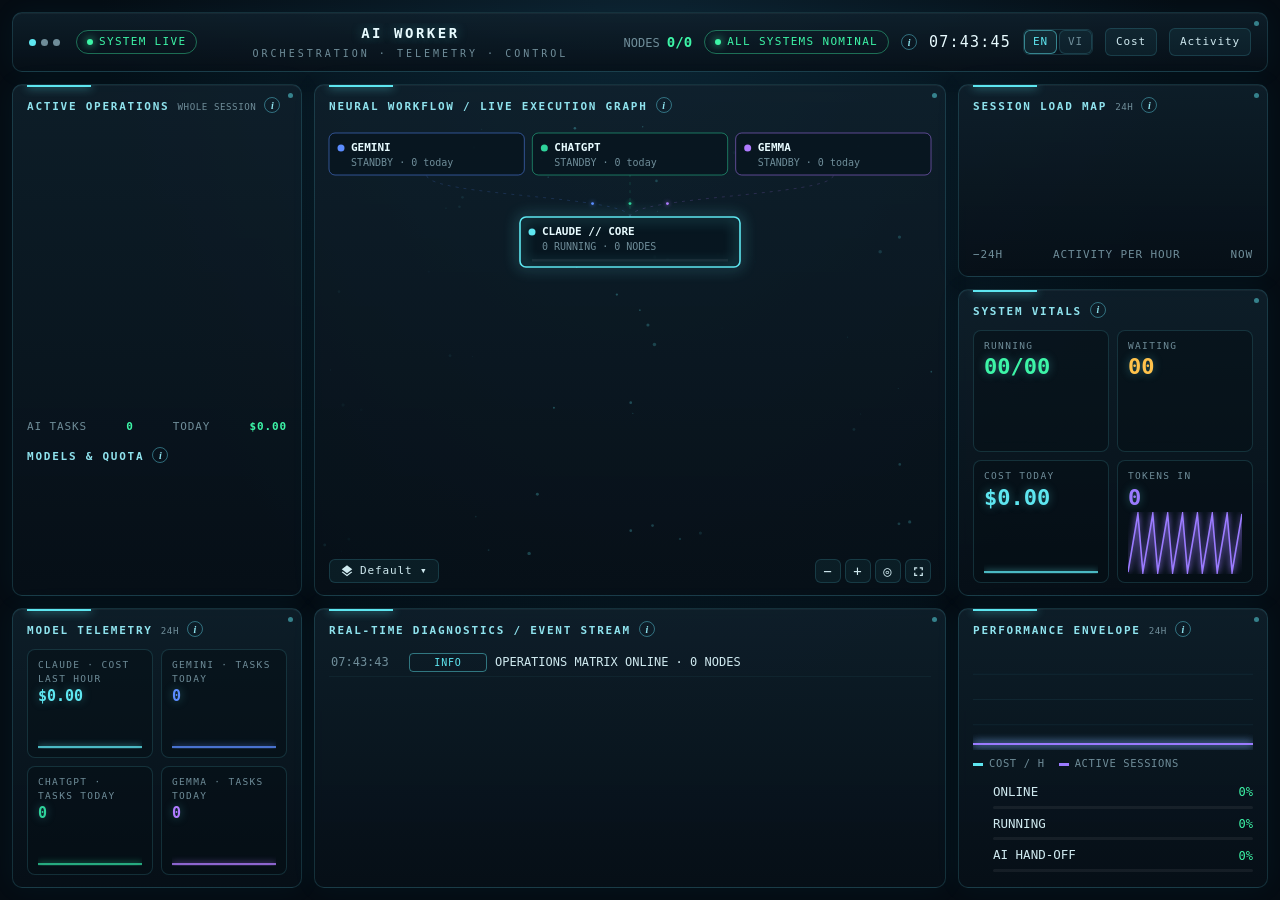
==== web/index.html @ 426ccf70 "AI Worker Office" ====
<!doctype html>
<html lang="en">
<head>
<meta charset="utf-8">
<meta name="viewport" content="width=device-width,initial-scale=1">
<title>AI Worker Office</title>
<link rel="stylesheet" href="ops.css">
<style>
  /* Same look as the server dashboard (server/static/ops.css): dark blue-black background, frosted glass cards with a bright border */
  /* Cùng phong cách với bảng điều khiển trên máy chủ (server/static/ops.css): nền xanh đen, ô kính mờ viền sáng */
  :root {
    color-scheme: dark;
    --bg: #050c13; --card: #0c1a24; --border: rgba(94,214,232,.16); --border-soft: rgba(94,214,232,.07);
    --fg: #cfe9ef; --sub: #8fa9b4; --muted: #6f8d99; --cyan: #5ee6f0; --purple: #9b7bff; --title: #8fe3ee; --white: #e8fbff;
    --wait: #ffc24b; --run: #3df5a7; --err: #ff5a7a; --track: rgba(255,255,255,.07); --grid: rgba(94,214,232,.09);
  }
  .frame, .frame * { box-sizing: border-box; }
  [hidden] { display: none !important; }
  body { margin: 0; color: var(--fg); font: 13px/1.5 ui-monospace, Menlo, Consolas, monospace;
    background: radial-gradient(ellipse at 50% -10%, #0d2230 0, #050c13 60%) fixed, #050c13; }
  .frame button { font: inherit; color: inherit; background: none; border: 0; padding: 0; cursor: pointer; text-align: left; }
  .frame a { color: inherit; text-decoration: none; }
  :focus-visible { outline: 2px solid var(--cyan); outline-offset: 2px; border-radius: 4px; }
  .num { font-variant-numeric: tabular-nums; }
  #share-error, #context-warning { max-width: 1296px; margin: 12px auto 0; width: calc(100% - 24px); box-sizing: border-box; padding: 7px 12px; border: 1px solid rgba(255,194,75,.45); border-radius: 8px; color: var(--wait); font: 12px/1.5 ui-monospace, Menlo, Consolas, monospace; }

  .frame { max-width: 1320px; margin: 0 auto; padding: 12px; }
  .card { position: relative; background: linear-gradient(180deg, rgba(16,34,46,.8), rgba(7,16,24,.86)); border: 1px solid var(--border); border-radius: 10px;
    box-shadow: inset 0 1px 0 rgba(255,255,255,.04), 0 0 28px rgba(0,190,230,.05); padding: 14px 16px; min-width: 0; }
  .card::before { content: ''; position: absolute; left: 14px; top: -1px; width: 64px; height: 2px; background: var(--cyan); box-shadow: 0 0 10px var(--cyan); }
  .card::after { content: ''; position: absolute; right: 8px; top: 8px; width: 5px; height: 5px; border-radius: 50%; background: var(--cyan); opacity: .5; }
  h1 { position: absolute; width: 1px; height: 1px; overflow: hidden; clip-path: inset(50%); }
  h2 { margin: 0 0 12px; font-size: 11px; font-weight: 700; letter-spacing: .16em; color: var(--title); text-transform: uppercase; }
  .small { color: var(--sub); font-size: 12px; }
  .muted { color: var(--muted); font-size: 11px; }

  .topbar { display: flex; align-items: center; gap: 16px; padding: 10px 16px; }
  .topbar::before, .topbar::after { display: none; }
  .dots { display: flex; gap: 5px; } .dots i { width: 7px; height: 7px; border-radius: 50%; background: var(--muted); } .dots i:first-child { background: var(--cyan); }
  .status-pill { font-size: 11px; letter-spacing: .12em; padding: 3px 10px; border-radius: 20px; border: 1px solid rgba(61,245,167,.4); color: var(--run); white-space: nowrap; }
  .status-pill b { display: inline-block; width: 6px; height: 6px; border-radius: 50%; background: currentColor; margin-right: 6px; box-shadow: 0 0 8px currentColor; animation: blink 1.6s infinite; }
  .status-pill.warn { border-color: rgba(255,194,75,.45); color: var(--wait); }
  @keyframes blink { 50% { opacity: .35; } }
  @media (prefers-reduced-motion: reduce) { .status-pill b { animation: none; } }
  .title { flex: 1; text-align: center; min-width: 0; }
  .title div { font-size: 15px; font-weight: 800; letter-spacing: .32em; color: var(--white); text-shadow: 0 0 12px rgba(94,230,240,.35); white-space: nowrap; overflow: hidden; text-overflow: ellipsis; text-transform: uppercase; }
  .title small { display: block; font-size: 10px; letter-spacing: .3em; color: var(--muted); margin-top: 2px; }
  .right { display: flex; align-items: center; gap: 12px; white-space: nowrap; }
  .clock { color: var(--white); font-size: 15px; letter-spacing: .08em; }
  .btn { font-size: 11px; letter-spacing: .08em; color: var(--fg); background: rgba(94,230,240,.06); border: 1px solid var(--border); border-radius: 6px; padding: 5px 10px; cursor: pointer; white-space: nowrap; }
  .btn:hover { border-color: var(--cyan); }
  .lang-switch { display: inline-flex; gap: 2px; }
  .lang-switch button { font-size: 11px; letter-spacing: .08em; padding: 3px 8px; border: 1px solid var(--border); border-radius: 6px; color: var(--muted); }
  .lang-switch button.on { color: var(--cyan); border-color: rgba(94,230,240,.5); background: rgba(94,230,240,.08); cursor: default; }

  .tab { display: flex; gap: 6px; margin: 12px 0; flex-wrap: wrap; }
  .tab .item { font-size: 11px; font-weight: 600; letter-spacing: .12em; text-transform: uppercase; padding: 7px 14px; border-radius: 6px; border: 1px solid var(--border); color: var(--muted); background: rgba(5,14,20,.5); }
  .tab .item:hover { color: var(--fg); border-color: var(--cyan); }
  .tab .item[aria-current="page"] { color: var(--cyan); border-color: rgba(94,230,240,.5); background: rgba(94,230,240,.08); text-shadow: 0 0 10px rgba(94,230,240,.35); }

  .head { display: flex; justify-content: flex-end; margin: 0 2px 8px; }
  .block { margin-top: 12px; }
  .grid { display: grid; gap: 12px; grid-template-columns: repeat(auto-fit, minmax(190px, 1fr)); }
  .metric .name { color: var(--muted); font-size: 10.5px; letter-spacing: .14em; text-transform: uppercase; }
  .metric .value { font-size: 24px; font-weight: 700; line-height: 1.3; margin-top: 2px; color: var(--cyan); text-shadow: 0 0 10px rgba(94,230,240,.35); }
  .metric.alert { border-color: rgba(255,194,75,.45); }
  .metric.alert .value { color: var(--wait); text-shadow: 0 0 10px rgba(255,194,75,.35); }
  .metric.alert .name { color: var(--wait); }

  .quota-row { display: grid; grid-template-columns: 76px minmax(0, 1fr) 62px; gap: 12px; align-items: center; }
  .quota-row + .quota-row { margin-top: 12px; }
  .track { height: 5px; border-radius: 3px; background: var(--track); overflow: hidden; }
  .track i { display: block; height: 100%; border-radius: 3px; background: linear-gradient(90deg, var(--cyan), var(--purple)); }
  .track.yellow i { background: var(--wait); }
  .track.red i { background: var(--err); }
  .quota-row .pct { text-align: right; font-weight: 600; color: var(--white); }
  .quota-row .reset { grid-column: 2 / 4; margin-top: -9px; }

  .session { display: block; width: 100%; padding: 10px 6px; border-bottom: 1px solid var(--border-soft); border-radius: 4px; }
  .session:hover { background: rgba(94,230,240,.05); }
  .session-head { display: flex; gap: 10px; align-items: center; flex-wrap: wrap; }
  .session-name { color: var(--white); flex: 1 1 200px; min-width: 0; }
  .badge { display: inline-block; font-size: 10.5px; letter-spacing: .08em; padding: 2px 9px; border-radius: 20px; border: 1px solid var(--border); color: var(--cyan); white-space: nowrap; }
  .badge.waiting { color: var(--wait); border-color: rgba(255,194,75,.45); }
  .badge.running { color: var(--run); border-color: rgba(61,245,167,.4); }
  .badge.error { color: var(--err); border-color: rgba(255,90,122,.45); }
  .session-sub { margin-top: 4px; color: var(--muted); font-size: 11.5px; display: flex; gap: 4px 14px; flex-wrap: wrap; }
  .session-sub .yellow { color: var(--wait); }
  .session-sub .red { color: var(--err); }
  .details { padding: 4px 6px 12px; border-bottom: 1px solid var(--border-soft); }
  .plan { list-style: none; margin: 6px 0 0; padding: 0; font-size: 12px; }
  .plan li { padding: 2px 0; color: var(--sub); }
  .plan li::before { content: '○ '; color: var(--muted); }
  .plan li.done { color: var(--muted); }
  .plan li.done::before { content: '✓ '; color: var(--run); }
  .plan li.doing { color: var(--white); }
  .plan li.doing::before { content: '▸ '; color: var(--cyan); }

  .helper-row { display: grid; grid-template-columns: 76px minmax(0, 1fr) auto; gap: 12px; align-items: baseline; padding: 8px 0; border-bottom: 1px solid var(--border-soft); }
  .helper-row:last-child { border-bottom: 0; }
  .helper-row .helper-name { color: var(--white); }
  .two-col { display: grid; gap: 12px; grid-template-columns: minmax(0, 3fr) minmax(0, 2fr); }
  @media (max-width: 960px) { .two-col { grid-template-columns: minmax(0, 1fr); } }

  .chart-head { display: flex; justify-content: space-between; align-items: flex-start; gap: 12px; flex-wrap: wrap; }
  .chart-head h2 { margin-bottom: 4px; }
  .chart-head .filter { margin: 0; }
  .note { margin: 0; color: var(--sub); font-size: 12px; }
  .note b { color: var(--white); font-weight: 600; }
  .chart { position: relative; height: 250px; margin-top: 26px; touch-action: pan-y; }
  .chart.draggable { cursor: grab; }
  .chart.dragging { cursor: grabbing; user-select: none; }
  .chart svg { display: block; width: 100%; height: 100%; overflow: visible; }
  .chart text { font: 10.5px ui-monospace, Menlo, Consolas, monospace; fill: var(--muted); }
  .chart .peak-text { fill: var(--white); font-size: 12px; font-weight: 600; }
  .tooltip { position: absolute; z-index: 2; top: 0; background: #0c1a24; border: 1px solid var(--border); color: var(--white); font-size: 11.5px; padding: 5px 9px; border-radius: 6px; pointer-events: none; white-space: nowrap; transform: translateX(-50%); }
  .chart-select { display: flex; gap: 8px; flex-wrap: wrap; align-items: center; }
  .kind-picker { position: relative; }
  .toolbar { display: flex; gap: 10px 14px; flex-wrap: wrap; align-items: center; justify-content: space-between; margin-top: 12px; padding: 6px 0; border-top: 1px solid var(--border-soft); border-bottom: 1px solid var(--border-soft); }
  .toolbar .filter { margin: 0; }
  .tool-group { display: flex; gap: 6px; align-items: center; flex-wrap: wrap; }
  .frame .tool-button { display: inline-flex; align-items: center; gap: 6px; height: 26px; padding: 0 8px; border-radius: 6px; color: var(--muted); font-size: 11.5px; }
  .frame .tool-button:hover { color: var(--white); background: rgba(94,230,240,.08); }
  .frame .tool-button svg { width: 15px; height: 15px; flex: none; }
  .tool-sep { width: 1px; height: 16px; background: var(--border); }
  #ohlc { margin-top: 8px; font-size: 11.5px; color: var(--muted); min-height: 18px; }
  #ohlc b { font-weight: 500; margin: 0 8px 0 3px; }
  #chart-style { width: min(460px, calc(100vw - 32px)); padding: 0; color: var(--fg); background: #0c1a24; border: 1px solid var(--border); border-radius: 12px; font: 13px/1.5 ui-monospace, Menlo, Consolas, monospace; }
  #chart-style::backdrop { background: rgba(2,8,13,.65); }
  .cs-head { display: flex; justify-content: space-between; align-items: center; padding: 14px 18px; border-bottom: 1px solid var(--border); }
  .cs-head h2 { margin: 0; }
  .cs-body { padding: 8px 18px; }
  .cs-row { display: flex; justify-content: space-between; align-items: center; gap: 12px; padding: 9px 0; }
  .cs-row label { display: flex; align-items: center; gap: 8px; }
  #chart-style input[type=color] { width: 34px; height: 26px; padding: 2px; background: none; border: 1px solid var(--border); border-radius: 6px; cursor: pointer; }
  #chart-style select { font: inherit; font-size: 12px; color: var(--fg); background: #050e14; border: 1px solid var(--border); border-radius: 6px; padding: 4px 8px; }
  .cs-foot { display: flex; justify-content: flex-end; gap: 8px; padding: 12px 18px 16px; }
  .frame #chart-style .cs-foot button { padding: 6px 16px; border: 1px solid var(--border); border-radius: 6px; font-size: 12px; }
  .frame #chart-style .cs-foot #cs-save { color: #04161c; background: var(--cyan); border-color: var(--cyan); font-weight: 600; }
  .ranges { display: flex; gap: 2px; flex-wrap: wrap; }
  .frame .ranges button { font-size: 11.5px; padding: 4px 9px; border-radius: 6px; color: var(--muted); white-space: nowrap; }
  .frame .ranges button:hover { color: var(--fg); }
  .frame .ranges button[aria-pressed="true"] { color: var(--white); background: rgba(94,230,240,.14); }
  .kind-menu { position: absolute; z-index: 5; top: calc(100% + 6px); left: 0; min-width: 170px; padding: 6px; background: #050e14; border: 1px solid rgba(94,230,240,.5); border-radius: 8px; box-shadow: 0 8px 24px rgba(0,0,0,.45); }
  .menu-title { font-size: 10px; letter-spacing: .14em; color: var(--muted); text-transform: uppercase; padding: 4px 8px 6px; }
  .frame .kind-menu button { display: flex; align-items: center; gap: 8px; width: 100%; padding: 6px 8px 6px 24px; border-radius: 5px; font-size: 12px; color: var(--fg); position: relative; }
  .frame .kind-menu button svg { width: 15px; height: 15px; flex: none; }
  .frame .kind-menu button:hover { background: rgba(94,230,240,.08); }
  .frame .kind-menu button[aria-checked="true"] { color: var(--cyan); }
  .frame .kind-menu button[aria-checked="true"]::before { content: '✓'; position: absolute; left: 8px; }
  .chart.auto-height { height: auto; }
  .heat { display: grid; gap: 3px; align-items: center; }
  .heat .hour-label { font-size: 10px; color: var(--muted); text-align: center; }
  .heat .day-label { font-size: 11px; color: var(--muted); white-space: nowrap; }
  .heat .day-label.today { color: var(--cyan); font-weight: 600; }
  .heat .cell { border-radius: 3px; background: rgba(94,214,232,.06); }
  .heat .cell:hover { outline: 1px solid var(--white); outline-offset: -1px; }
  .legend { display: flex; align-items: center; justify-content: flex-end; gap: 4px; margin-top: 10px; font-size: 10.5px; color: var(--muted); }
  .legend i { width: 16px; height: 10px; border-radius: 2px; }
  .day-cards { display: grid; gap: 8px; grid-template-columns: repeat(auto-fit, minmax(112px, 1fr)); margin-top: 14px; }
  .day-card { border: 1px solid var(--border); border-radius: 8px; padding: 8px 10px; background: rgba(5,14,20,.5); }
  .day-card small { display: block; font-size: 10px; letter-spacing: .1em; color: var(--muted); text-transform: uppercase; }
  .day-card strong { display: block; font-size: 15px; line-height: 1.4; color: var(--fg); }
  .day-card.today { border-color: rgba(94,230,240,.5); }
  .day-card.today strong { color: var(--cyan); text-shadow: 0 0 10px rgba(94,230,240,.35); }
  .day-card .bar { display: block; height: 3px; border-radius: 2px; background: var(--track); overflow: hidden; margin-top: 3px; }
  .day-card .bar i { display: block; height: 100%; background: linear-gradient(90deg, var(--cyan), var(--purple)); }

  table { border-collapse: collapse; width: 100%; font-size: 12px; }
  th, td { text-align: left; padding: 7px 8px; border-bottom: 1px solid var(--border-soft); }
  thead th { color: var(--title); font-size: 10.5px; font-weight: 700; letter-spacing: .12em; text-transform: uppercase; }
  td.num, th.num { text-align: right; }
  details summary { cursor: pointer; color: var(--muted); font-size: 11.5px; margin-top: 10px; }

  .filter { display: flex; gap: 6px; flex-wrap: wrap; margin-bottom: 12px; }
  .filter button { font-size: 11px; letter-spacing: .08em; padding: 4px 12px; border: 1px solid var(--border); border-radius: 20px; color: var(--muted); }
  .filter button[aria-pressed="true"] { color: var(--cyan); border-color: rgba(94,230,240,.5); background: rgba(94,230,240,.08); }
  .act { display: grid; grid-template-columns: 48px 96px minmax(0, 1fr); gap: 10px; padding: 6px 0; border-bottom: 1px solid var(--border-soft); font-size: 12px; }
  .act .actor { color: var(--muted); }
  .act .actor.you { color: var(--cyan); }
  .act .text { overflow-wrap: anywhere; display: -webkit-box; -webkit-line-clamp: 3; -webkit-box-orient: vertical; overflow: hidden; }
  .act .source { display: block; color: var(--muted); font-size: 11px; }
  .day-sep { font-size: 10.5px; font-weight: 700; letter-spacing: .14em; color: var(--title); text-transform: uppercase; padding: 14px 0 4px; }
  .day-sep:first-child { padding-top: 0; }
  .empty { color: var(--muted); padding: 8px 0; }

  @media (max-width: 720px) {
    .frame { padding: 8px; }
    .topbar { flex-wrap: wrap; gap: 8px 12px; padding: 10px 12px; }
    .title { order: -1; flex-basis: 100%; }
    .right { margin-left: auto; }
    .tab .item { padding: 7px 10px; }
    .helper-row { grid-template-columns: 68px minmax(0, 1fr); }
    .helper-row .badge { grid-column: 2; justify-self: start; }
    .act { grid-template-columns: 48px minmax(0, 1fr); }
    .act .actor { grid-column: 2; grid-row: 1; }
    .act .text, .act > div { grid-column: 2; }
  }
</style>
</head>
<body class="ops-mode">
<div id="share-error" role="status" hidden></div>
<div id="context-warning" role="status" hidden></div>
<div id="ops"></div>
<div class="frame" id="frame" hidden>
  <header class="card topbar">
    <div class="dots" aria-hidden="true"><i></i><i></i><i></i></div>
    <span class="status-pill" id="status-pill"><b></b><span id="summary"></span></span>
    <div class="title"><div id="sign">AI Worker</div><small>DASHBOARD FOR THIS COMPUTER</small></div>
    <div class="right">
      <a class="btn" id="team-link" target="_blank" rel="noopener" hidden>▸ Team board</a>
      <span id="lang-slot"></span>
      <span class="clock num" id="clock"></span>
    </div>
  </header>
  <nav class="tab" aria-label="Screens">
    <button class="item" data-screen="overview" aria-current="page">Overview</button>
    <button class="item" data-screen="cost">Cost</button>
    <button class="item" data-screen="activity">Activity</button>
  </nav>
  <main>
    <section id="screen-cost" hidden>
      <h1>Cost</h1><div class="head"><span class="small" id="usd-rate"></span></div>
      <div class="grid" id="cost-metrics"></div>
      <div class="card block">
        <h2 id="cost-time-title">Cost over time</h2>
        <p class="note" id="note"></p>
        <div class="toolbar">
          <div class="tool-group">
            <div class="kind-picker" id="span-picker">
              <button class="tool-button" id="span-button" aria-haspopup="menu" aria-expanded="false" title="How much time each point on the chart covers"></button>
              <div class="kind-menu" id="span-menu" role="menu" aria-label="Time range" hidden>
                <div class="menu-title">Time range</div>
                <button data-span="0" role="menuitemradio">Auto</button>
                <div class="menu-title">By hour</div>
                <button data-span="1" role="menuitemradio">1 hour</button>
                <button data-span="2" role="menuitemradio">2 hours</button>
                <button data-span="6" role="menuitemradio">6 hours</button>
                <div class="menu-title" data-long>By day</div>
                <button data-span="24" role="menuitemradio">1 day</button>
                <button data-span="168" role="menuitemradio">1 week</button>
                <div class="menu-title" data-long>By calendar</div>
                <button data-span="month" role="menuitemradio">Month</button>
                <button data-span="quarter" role="menuitemradio">Quarter</button>
                <button data-span="year" role="menuitemradio">Year</button>
              </div>
            </div>
            <span class="tool-sep"></span>
            <div class="kind-picker" id="kind-picker">
              <button class="tool-button" id="kind-button" aria-haspopup="menu" aria-expanded="false" aria-label="Chart type"></button>
              <div class="kind-menu" id="kind-menu" role="menu" aria-label="Chart type" hidden>
                <div class="menu-title">Chart type</div>
                <button data-kind="candle" role="menuitemradio"></button>
                <button data-kind="line" role="menuitemradio"></button>
                <button data-kind="ohlc" role="menuitemradio"></button>
                <button data-kind="area" role="menuitemradio"></button>
                <button data-kind="column" role="menuitemradio"></button>
                <button data-kind="heat" role="menuitemradio"></button>
              </div>
            </div>
            <button class="tool-button" id="style-button" title="Chart style" aria-label="Chart style"><svg viewBox="0 0 24 24" fill="currentColor"><path d="M19.4 13a7.5 7.5 0 0 0 0-2l2-1.6-2-3.4-2.4 1a7.6 7.6 0 0 0-1.7-1L15 3.5h-4L10.700 6a7.600 7.600 0 0 0-1.700 1l-2.400-1-2 3.400 2 1.600a7.500 7.500 0 0 0 0 2l-2 1.600 2 3.400 2.400-1c.5.400 1.100.700 1.700 1l.300 2.500h4l.300-2.500c.600-.300 1.200-.600 1.700-1l2.400 1 2-3.400zM13 15a3 3 0 1 1 0-6 3 3 0 0 1 0 6z" transform="translate(-1 0)"/></svg></button>
            <span class="tool-sep"></span>
            <div class="filter" id="zoom" role="group" aria-label="Zoom in and out">
              <button data-zoom="out" title="Zoom out" aria-label="Zoom out">−</button>
              <button data-zoom="in" title="Zoom in" aria-label="Zoom in">+</button>
              <button data-zoom="fit" title="Show everything (or double-click the chart)" aria-label="Show everything">◎</button>
            </div>
          </div>
        </div>
        <div id="ohlc" class="num"></div>
        <div class="chart" id="chart"></div>
        <div class="day-cards" id="day-cards"></div>
        <dialog id="chart-style" aria-label="Chart style">
          <form method="dialog">
            <div class="cs-head"><h2 id="cs-title">Chart style</h2><button id="cs-close" aria-label="Close" style="padding:2px 6px">✕</button></div>
            <div class="cs-body">
              <div class="cs-row"><span>Color when up</span><input type="color" id="cs-up" aria-label="Color when up"></div>
              <div class="cs-row"><span>Color when down</span><input type="color" id="cs-down" aria-label="Color when down"></div>
              <div class="cs-row"><span>Line, area and bar color</span><input type="color" id="cs-line" aria-label="Line, area and bar color"></div>
              <div class="cs-row"><span>Chart background color</span><input type="color" id="cs-bg" aria-label="Chart background color"></div>
              <div class="cs-row"><label><input type="checkbox" id="cs-vgrid"> Vertical grid lines</label></div>
              <div class="cs-row"><label><input type="checkbox" id="cs-hgrid"> Horizontal grid lines</label></div>
              <div class="cs-row"><span>Grid style</span><select id="cs-grid" aria-label="Grid style"><option value="dotted">Dotted</option><option value="solid">Solid</option></select></div>
            </div>
            <div class="cs-foot"><button id="cs-reset" type="button">Reset</button><button id="cs-save" type="button">Save</button></div>
          </form>
        </dialog>
        <details><summary id="table-summary">View as table</summary><div id="day-table"></div></details>
      </div>
      <div class="card block"><h2 id="sessions-title">By open session</h2><div id="cost-sessions"></div></div>
    </section>

    <section id="screen-activity" hidden>
      <h1>Activity</h1><div class="head"><span class="small" id="activity-note">From the sessions that are open, newest first. Shown on this computer only.</span></div>
      <div class="filter" id="filter" role="group" aria-label="Filter activity">
        <button data-filter="all" aria-pressed="true">All</button>
        <button data-filter="talk" aria-pressed="false">You and Claude</button>
        <button data-filter="tools" aria-pressed="false">Tools</button>
      </div>
      <div class="card" id="activity-list"></div>
    </section>
  </main>
</div>

<script src="config.js"></script>
<script src="language.js"></script>
<script src="i18n.js"></script>
<script src="index.vi.js"></script>
<script src="ops.vi.js"></script>
<script src="ops.js"></script>
<script>
  /* A compact preview of the interface: it reads the same data files as the office page, and writes or sends nothing. */
  /* Bản mẫu giao diện gọn: đọc đúng các file số liệu mà trang văn phòng đang đọc, không ghi gì và không gửi gì đi. */
  const CFG = window.__aiWorkerConfig || {}
  const RATE = Number(CFG.usdRate) > 0 ? Number(CFG.usdRate) : 26000
  const NAMES = Object.assign({ claude: 'Claude', gemini: 'Gemini', chatgpt: 'ChatGPT', gemma: 'Gemma' }, CFG.workerNames || {})
  const MONEY_RATE = I18n.lang === 'vi' ? RATE : 1
  const QUOTA_LABELS = { five_hour: tx('5 hours'), seven_day: tx('7 days'), seven_day_opus: tx('7 days Opus'), seven_day_sonnet: tx('7 days Sonnet'), spend_limit: tx('Spending') }
  const VERB_LABELS = { run: tx('Run command'), read: tx('Read'), edit: tx('Edit'), search: tx('Search'), web: tx('Web lookup'), browser: tx('Browser'), delegate: tx('Delegate'), ask: tx('Ask you'), other: tx('Other') }
  const HEARTBEAT_MS = 150 * 1000
  const EXPIRE_MS = 12 * 60 * 60 * 1000

  const $ = id => document.getElementById(id)
  function el(tag, cls, text) {
    const n = document.createElement(tag)
    if (cls) n.className = cls
    if (text !== undefined) n.textContent = text
    return n
  }
  /* The markup above is English; this fills in the language in use. */
  /* Phần HTML ở trên là tiếng Anh; đoạn này điền ngôn ngữ đang dùng. */
  const STATIC_TEXT = [
    ['.title small', tx('DASHBOARD FOR THIS COMPUTER')],
    ['#team-link', '▸ ' + tx('Team board')],
    ['[data-screen="overview"]', tx('Overview')],
    ['.tab [data-screen="cost"]', tx('Cost')],
    ['.tab [data-screen="activity"]', tx('Activity')],
    ['#screen-cost h1', tx('Cost')],
    ['#cost-time-title', tx('Cost over time')],
    ['#span-menu .menu-title:first-child', tx('Time range')],
    ['[data-span="0"]', tx('Auto')],
    ['#span-menu .menu-title:nth-of-type(2)', tx('By hour')],
    ['[data-span="1"]', tx('1 hour')],
    ['[data-span="2"]', tx('2 hours')],
    ['[data-span="6"]', tx('6 hours')],
    ['#span-menu .menu-title:nth-of-type(3)', tx('By day')],
    ['[data-span="24"]', tx('1 day')],
    ['[data-span="168"]', tx('1 week')],
    ['#span-menu .menu-title:nth-of-type(4)', tx('By calendar')],
    ['[data-span="month"]', tx('Month')],
    ['[data-span="quarter"]', tx('Quarter')],
    ['[data-span="year"]', tx('Year')],
    ['#kind-menu .menu-title', tx('Chart type')],
    ['#cs-title', tx('Chart style')],
    ['#cs-up', tx('Color when up'), 'before'],
    ['#cs-down', tx('Color when down'), 'before'],
    ['#cs-line', tx('Line, area and bar color'), 'before'],
    ['#cs-bg', tx('Chart background color'), 'before'],
    ['#cs-vgrid', ' ' + tx('Vertical grid lines'), 'after'],
    ['#cs-hgrid', ' ' + tx('Horizontal grid lines'), 'after'],
    ['#cs-grid [value="dotted"]', tx('Dotted')],
    ['#cs-grid [value="solid"]', tx('Solid')],
    ['#cs-reset', tx('Reset')],
    ['#cs-save', tx('Save')],
    ['#table-summary', tx('View as table')],
    ['#sessions-title', tx('By open session')],
    ['#screen-activity h1', tx('Activity')],
    ['#activity-note', tx('From the sessions that are open, newest first. Shown on this computer only.')],
    ['[data-filter="all"]', tx('All')],
    ['[data-filter="talk"]', tx('You and Claude')],
    ['[data-filter="tools"]', tx('Tools')],
  ]
  const STATIC_ATTR = [
    ['.tab', 'aria-label', tx('Screens')],
    ['#span-button', 'title', tx('How much time each point on the chart covers')],
    ['#span-menu', 'aria-label', tx('Time range')],
    ['#kind-button, #kind-menu', 'aria-label', tx('Chart type')],
    ['#style-button', 'title', tx('Chart style')],
    ['#style-button, #chart-style', 'aria-label', tx('Chart style')],
    ['#zoom', 'aria-label', tx('Zoom in and out')],
    ['[data-zoom="out"]', 'title', tx('Zoom out')],
    ['[data-zoom="out"]', 'aria-label', tx('Zoom out')],
    ['[data-zoom="in"]', 'title', tx('Zoom in')],
    ['[data-zoom="in"]', 'aria-label', tx('Zoom in')],
    ['[data-zoom="fit"]', 'title', tx('Show everything (or double-click the chart)')],
    ['[data-zoom="fit"]', 'aria-label', tx('Show everything')],
    ['#cs-close', 'aria-label', tx('Close')],
    ['#cs-up', 'aria-label', tx('Color when up')],
    ['#cs-down', 'aria-label', tx('Color when down')],
    ['#cs-line', 'aria-label', tx('Line, area and bar color')],
    ['#cs-bg', 'aria-label', tx('Chart background color')],
    ['#cs-grid', 'aria-label', tx('Grid style')],
    ['#filter', 'aria-label', tx('Filter activity')],
  ]
  for (const [selector, text, where] of STATIC_TEXT) {
    document.querySelectorAll(selector).forEach(n => {
      if (where === 'after') n.nextSibling.textContent = text
      else if (where === 'before') n.previousElementSibling.textContent = text
      else n.textContent = text
    })
  }
  for (const [selector, name, text] of STATIC_ATTR) document.querySelectorAll(selector).forEach(n => n.setAttribute(name, text))
  $('lang-slot').replaceChildren(I18n.switcher())
  document.title = tx('AI Worker Office')
  const p2 = n => String(n).padStart(2, '0')
  const hourText = ms => { const d = new Date(ms); return `${p2(d.getHours())}:${p2(d.getMinutes())}` }
  const sameDay = (a, b) => new Date(a).toDateString() === new Date(b).toDateString()
  const shortDate = d => d.toLocaleDateString(I18n.locale, { day: '2-digit', month: '2-digit' })
  const timeOrDate = ms => { const d = new Date(ms); return sameDay(ms, Date.now()) ? hourText(ms) : `${hourText(ms)} ${shortDate(d)}` }
  const dayLabel = ms => {
    const d = new Date(ms), yesterday = new Date(); yesterday.setDate(yesterday.getDate() - 1)
    if (sameDay(ms, Date.now())) return tx('Today')
    if (sameDay(ms, yesterday)) return tx('Yesterday')
    return d.toLocaleDateString(I18n.locale, { day: '2-digit', month: '2-digit', year: 'numeric' })
  }
  /* Vietnamese shows dong through the rate; English shows US dollars as they are. */
  /* Tiếng Việt hiện đồng qua tỷ giá; tiếng Anh hiện đô la Mỹ nguyên số. */
  const decimal = text => (I18n.lang === 'vi' ? text.replace('.', ',') : text)
  const formatMoney = usd => {
    if (I18n.lang !== 'vi') return `$${usd.toLocaleString(I18n.locale, { minimumFractionDigits: 2, maximumFractionDigits: 2 })}`
    const v = usd * RATE
    const r = v >= 10000 ? Math.round(v / 1000) * 1000 : Math.round(v / 100) * 100
    return `${r.toLocaleString(I18n.locale)} đ` // i18n-allow
  }
  const compactMoney = usd => {
    if (I18n.lang !== 'vi') return usd >= 1000 ? `$${(usd / 1000).toFixed(1)}k` : usd >= 10 ? `$${Math.round(usd)}` : `$${usd.toFixed(usd >= 0.1 ? 2 : 3)}`
    const v = usd * RATE
    return v >= 1e6 ? `${decimal((v / 1e6).toFixed(1))} tr` : `${Math.round(v / 1000)} k`
  }
  const usdText = usd => `$${decimal(usd.toFixed(2))}`
  const formatTokens = n => n >= 1e6 ? tx('{n} million', { n: decimal((n / 1e6).toFixed(1)) }) : n >= 1e3 ? tx('{n} thousand', { n: Math.round(n / 1e3) }) : String(n)
  const tokenSub = (usd, tokens) => {
    const t = tx('{n} tokens', { n: formatTokens(tokens) })
    return I18n.lang === 'vi' ? `${usdText(usd)} · ${t}` : t
  }
  const duration = s => s < 60 ? tx('{n} sec', { n: s }) : tx('{n} min', { n: Math.floor(s / 60) })
  const modelName = m => {
    const k = /(opus|sonnet|haiku|fable)[-_ ]?(\d+)?[-_.]?(\d+)?/i.exec(m || '')
    if (!k) return m || ''
    return k[1][0].toUpperCase() + k[1].slice(1).toLowerCase() + (k[2] ? ` ${k[2]}${k[3] ? '.' + k[3] : ''}` : '')
  }

  /* ---- data: loaded the same way as the office page (script tags; opening straight from disk still works) */
  /* ---- số liệu: cùng cách nạp với trang văn phòng (thẻ script, mở thẳng từ ổ đĩa vẫn chạy) */
  const store = {}
  window.__aiWorkerIn = (id, data) => { store[id] = data }
  function load(src) {
    return new Promise(done => {
      const tag = document.createElement('script')
      tag.src = `${src}?t=${Date.now()}`
      tag.onload = tag.onerror = () => { tag.remove(); done() }
      document.body.append(tag)
    })
  }
  const isOpen = d => d && (d.seenAt ? Date.now() - d.seenAt < HEARTBEAT_MS : Date.now() - d.updatedAt < EXPIRE_MS)
  const status = d => d.asking ? 'waiting' : d.claudeBusySince !== undefined ? 'running' : 'idle'
  function openSessions() {
    const row = { waiting: 0, running: 1, idle: 2 }
    return (window.__aiWorkerList || []).filter(id => isOpen(store[id]))
      .sort((a, b) => row[status(store[a])] - row[status(store[b])] || store[b].updatedAt - store[a].updatedAt)
  }
  const startOfDay = shift => { const d = new Date(); d.setHours(0, 0, 0, 0); d.setDate(d.getDate() - shift); return d.getTime() }
  function spendSince(from, to = Infinity) {
    const t = { usd: 0, tokens: 0 }
    for (const [h, v] of Object.entries(window.__aiWorkerCost || {})) {
      const ms = Number(h) * 3600000
      if (ms < from || ms >= to) continue
      t.usd += Number(v.usd) || 0
      t.tokens += (Number(v.input) || 0) + (Number(v.output) || 0) + (Number(v.cacheRead) || 0) + (Number(v.cacheWrite) || 0)
    }
    return t
  }

  /* ---- Overview screen: the server dashboard itself (ops.js), each session on this computer is one "person" */
  /* ---- màn Tổng quan: chính bảng điều khiển của máy chủ (ops.js), mỗi phiên trên máy này là một "người" */
  const HELP = {
    top: [tx('Status of the sessions on this computer.'), tx('NODES 1/1: number of open sessions.'), tx('ALL SYSTEMS NOMINAL: no session is waiting for you.'), tx('AWAITING INPUT: a session where Claude has stopped and is waiting for your answer.')],
    ops: [tx('The sessions open on this computer.'), tx('Green dot: Claude is working. Yellow dot: waiting for your answer. Cyan dot: idle.'), tx('Number in %: this session share of the cost among the open sessions, over its whole life.'), tx('Click a name to see the plan and context.')],
    models: [tx('Claude models of the open sessions, and the quota used on your Claude account.'), tx('Yellow from 60%, red from 80%; at 100% you wait for the reset.')],
    graph: [tx('Diagram of which session is working with whom.'), tx('The left column is each session, the middle box is Claude, the right column is the 3 assistants.'), tx('A bright line with a moving dot: working with that assistant, or asking it for help.'), tx('Click the box of a session to see its plan and context.'), tx('View button: Default, 2.5D, 3D. Scroll to zoom in, drag to move.')],
    heat: [tx('Which sessions are busiest at which hours, over the last 24 hours.'), tx('Each row is a session, each cell is an hour. It counts the recent actions of the session, not money: money is only recorded per hour for the whole computer.')],
    vitals: [tx('The main numbers.'), tx('RUNNING: sessions working / sessions open.'), tx('WAITING: sessions waiting for you.'), tx('COST TODAY: cost of the whole computer today, estimated at API prices.'), tx('TOKENS IN: amount of text sent to Claude to read today.')],
    tele: [tx('Usage of each kind of AI.'), tx('CLAUDE: cost in the latest hour for the whole computer.'), tx('GEMINI / CHATGPT / GEMMA: tasks today in the open sessions.')],
    events: [tx('What just happened, newest first.'), tx('Only recorded since you opened this page.')],
    env: [tx('Trend over the last 24 hours.'), tx('Cyan line: cost per hour for the whole computer.'), tx('Purple line: number of open sessions with activity in that hour.')],
  }
  const WORKERS = ['gemini', 'chatgpt', 'gemma']
  function latestQuota(ids) {
    const nowMs = Date.now()
    let hm
    for (const id of ids) {
      const h = store[id].quota
      if (h && Array.isArray(h.windows) && nowMs - h.readAt < 7 * 86400000 && (!hm || h.readAt > hm.readAt)) hm = h
    }
    return hm && { ...hm, windows: hm.windows.map(c => ({ ...c, pct: c.resetsAt && c.resetsAt < nowMs ? 0 : c.pct })) }
  }
  function boardData(ids) {
    const nowMs = Date.now(), nowHour = Math.floor(nowMs / 3600000), todayStart = startOfDay(0)
    const hourIndex = ms => { const i = Math.floor(ms / 3600000) - nowHour + 23; return i >= 0 && i < 24 ? i : -1 }
    const hm = latestQuota(ids)
    const tasks24 = WORKERS.map(() => Array(24).fill(0))
    const people = ids.map(id => {
      const d = store[id], u = d.usage || {}, hourly24 = Array(24).fill(0)
      for (const a of d.activity || []) { const i = hourIndex(a.at); if (i >= 0) hourly24[i]++ }
      const tasks = [0, 0, 0], delegating = [0, 0, 0]
      for (const j of d.jobs || []) {
        const k = WORKERS.indexOf(j.worker)
        if (k < 0) continue
        if (j.startedAt >= todayStart) tasks[k]++
        if (j.endedAt === undefined) delegating[k]++
        const i = hourIndex(j.startedAt)
        if (i >= 0) tasks24[k][i]++
      }
      const state = status(d)
      return {
        name: d.name || tx('Session'), account: id, lanIps: [], status: state === 'running' ? 'working' : state === 'waiting' ? 'waiting' : 'open',
        models: d.model ? { [d.model]: 1 } : {}, usdToday: d.costUsd || 0, usd7d: d.costUsd || 0,
        tokensIn: (u.input || 0) + (u.cacheRead || 0) + (u.cacheWrite || 0), tokensOut: u.output || 0, tasks, delegating, hourly24,
        subagents: (d.subagents || []).map(a => ({ name: a.name, count: 1, description: a.description })),
        plan: d.plan || [], context: d.context, currentTool: state === 'running' ? d.claudeTool || tx('Thinking') : '',
      }
    })
    const today = spendSince(todayStart)
    const ledgerCost = window.__aiWorkerCost || {}
    let tokensToday = 0
    for (const [h, v] of Object.entries(ledgerCost)) if (Number(h) * 3600000 >= todayStart) tokensToday += (Number(v.input) || 0) + (Number(v.cacheRead) || 0) + (Number(v.cacheWrite) || 0)
    return {
      updatedAt: nowMs, usdRate: RATE, tasks24, people, machineQuota: hm, usdTodayTotal: today.usd, tokensInTotal: tokensToday,
      hourlyTotal24: Array.from({ length: 24 }, (_, i) => Number((ledgerCost[nowHour - 23 + i] || {}).usd) || 0),
    }
  }
  const PLAN_MARKS = { completed: '✓', in_progress: '▸' }
  const cs = CFG.sharing || {}
  const hasTeam = cs.viewBoard && typeof cs.webhook === 'string' && /^https?:\/\//.test(cs.webhook)
  const board = window.OpsBoard.create($('ops'), { local: {
    help: HELP,
    button: [
      { text: tx('Cost'), onClick: () => showScreen('cost') },
      { text: tx('Activity'), onClick: () => showScreen('activity') },
      ...(hasTeam ? [{ text: tx('Team board') + ' ↗', href: cs.webhook.replace(/\/+$/, '') + '/' }] : []),
    ],
    cardLines: p => {
      const row = [
        `STATUS   ${p.status === 'working' ? tx('WORKING · {tool}', { tool: p.currentTool }) : p.status === 'waiting' ? tx('WAITING FOR REPLY') : tx('IDLE')}`,
        `MODEL    ${Object.keys(p.models).map(modelName).join(', ') || '—'}`,
        `CONTEXT  ${p.context ? p.context.percent + '%' + (p.context.percent >= 80 ? tx(', start a new session') : p.context.percent >= 60 ? tx(', getting full') : '') : '—'}`,
        `COST     ${tx('{cost} for the whole session', { cost: formatMoney(p.usdToday) })}`,
        `AI TASKS Gemini ${p.tasks[0]} · ChatGPT ${p.tasks[1]} · Gemma ${p.tasks[2]}`,
      ]
      for (const a of p.subagents) row.push(`${tx('ASSISTANT')}${' '.repeat(Math.max(1, 9 - tx('ASSISTANT').length))}${a.name}${a.description ? ' · ' + a.description : ''}`)
      if (p.plan.length) row.push('PLAN', ...p.plan.map(k => `${PLAN_MARKS[k.status] || '○'} ${k.content}`))
      return row
    },
  } })

  /* ---- number cards used on the Cost screen */
  /* ---- thẻ số dùng ở màn Chi phí */
  function metricCard(name, value, sub, warn) {
    const c = el('div', 'card metric' + (warn ? ' alert' : ''))
    c.append(el('div', 'name', name), el('div', 'value num', value))
    if (sub) c.append(el('div', 'open', sub))
    return c
  }
  /* ---- Cost screen */
  /* ---- màn Chi phí */
  function drawCost(ids) {
    /* the computer keeps only 8 days of data (cost.js), so no entry is longer than that */
    /* máy chỉ giữ số liệu 8 ngày (chi-phi.js), nên không có mục nào dài hơn */
    const today = spendSince(startOfDay(0)), week = spendSince(startOfDay(6))
    $('usd-rate').textContent = I18n.lang === 'vi' ? tx('Estimated at API prices, converted at {rate} VND per USD.', { rate: RATE.toLocaleString(I18n.locale) }) : tx('Estimated at API prices.')
    $('cost-metrics').replaceChildren(
      metricCard(tx('Today'), formatMoney(today.usd), tokenSub(today.usd, today.tokens)),
      metricCard(tx('7 days'), formatMoney(week.usd), tokenSub(week.usd, week.tokens)),
      metricCard(tx('Average per day'), formatMoney(week.usd / 7), tx('Based on the last 7 days')),
    )
    const days = []
    for (let i = 7; i >= 0; i--) days.push({ from: startOfDay(i), ...spendSince(startOfDay(i), i ? startOfDay(i - 1) : Infinity), today: i === 0 })
    drawChart(days)
    const board = el('table')
    board.innerHTML = `<thead><tr><th>${tx('Day')}</th><th class="num">${tx('Cost')}</th><th class="num">${tx('Tokens')}</th></tr></thead>`
    const body = el('tbody')
    body.append(...days.slice().reverse().map(n => {
      const row = el('tr')
      row.append(el('td', '', dayLabel(n.from)), el('td', 'num', formatMoney(n.usd)), el('td', 'num', formatTokens(n.tokens)))
      return row
    }))
    board.append(body)
    $('day-table').replaceChildren(board)

    if (!ids.length) return $('cost-sessions').replaceChildren(el('div', 'empty', tx('No sessions are open.')))
    const sessionsTable = el('table')
    sessionsTable.innerHTML = `<thead><tr><th>${tx('Session')}</th><th>${tx('Model')}</th><th class="num">${tx('Cost')}</th></tr></thead>`
    const tbody = el('tbody')
    tbody.append(...ids.slice().sort((a, b) => (store[b].costUsd || 0) - (store[a].costUsd || 0)).map(id => {
      const d = store[id], row = el('tr')
      row.append(el('td', '', d.name || tx('Session')), el('td', '', modelName(d.model)), el('td', 'num', typeof d.costUsd === 'number' ? formatMoney(d.costUsd) : '—'))
      return row
    }))
    sessionsTable.append(tbody)
    $('cost-sessions').replaceChildren(sessionsTable)
  }
  const AXIS_LEFT = 8, AXIS_RIGHT = 54
  const DEFAULT_STYLE = { up: '#3df5a7', down: '#ff5a7a', line: '#5ee6f0', background: '#0c1a24', gridVertical: true, gridHorizontal: true, gridStyle: 'dotted' }
  let style = { ...DEFAULT_STYLE }
  try {
    const saved = JSON.parse(localStorage.getItem('ai-worker-chart-style') || '{}'), color = /^#[0-9a-f]{6}$/i
    for (const k of ['up', 'down', 'line', 'background']) if (color.test(saved[k])) style[k] = saved[k]
    for (const k of ['luoiDoc', 'luoiNgang']) if (typeof saved[k] === 'boolean') style[k] = saved[k]
    if (['dotted', 'solid'].includes(saved.gridStyle)) style.gridStyle = saved.gridStyle
  } catch {}
  let granularity = 0
  let chartKey = '', chartKind = 'candle'
  try { const l = localStorage.getItem('ai-worker-chart'); if (['line', 'heat', 'column', 'candle', 'ohlc', 'area'].includes(l)) chartKind = l } catch {}
  const WEEKDAYS = [tx('Sun'), tx('Mon'), tx('Tue'), tx('Wed'), tx('Thu'), tx('Fri'), tx('Sat')]
  const columnLabel = ms => { const d = new Date(ms); return sameDay(ms, Date.now()) ? tx('Today') : `${WEEKDAYS[d.getDay()]} ${d.toLocaleDateString(I18n.locale, { day: 'numeric', month: 'numeric' })}` }
  const svgEl = (tag, attrs) => {
    const n = document.createElementNS('http://www.w3.org/2000/svg', tag)
    for (const [k, v] of Object.entries(attrs || {})) n.setAttribute(k, v)
    return n
  }
  /* money by hour: the hourly ledger (8 days, fully detailed), then the long ledger (cost-long.js, only on this computer) */
  /* tiền theo giờ: sổ theo giờ (8 ngày, đủ chi tiết) rồi tới sổ dài (chi-phi-dai.js, chỉ có trên máy này) */
  const usdAtHour = h => {
    const v = (window.__aiWorkerCost || {})[h]
    return v ? Number(v.usd) || 0 : Number((window.__aiWorkerCostLong || {})[h]) || 0
  }
  /* the window being viewed, in hours: opening the page shows the last 7 days; scrolling or dragging makes it free (view), null means everything */
  /* cửa sổ đang xem, tính bằng giờ: mở trang là 7 ngày gần nhất; lăn chuột hay kéo thì tự do (xem), null là toàn bộ */
  let view = null, followLatest = true
  const MIN_SPAN_HOURS = 6
  function fullRange() {
    const today = Math.floor(Date.now() / 3600000)
    const daysBase = [...Object.keys(window.__aiWorkerCost || {}), ...Object.keys(window.__aiWorkerCostLong || {})].map(Number).filter(h => usdAtHour(h) > 0)
    return { a: daysBase.length ? Math.min(...daysBase, today - MIN_SPAN_HOURS) : today - MIN_SPAN_HOURS, b: today }
  }
  function viewWindow() {
    const t = fullRange()
    if (followLatest) return { a: Math.max(t.a, t.b - 167), b: t.b }
    if (!view) return t
    const span = Math.max(MIN_SPAN_HOURS, Math.min(t.b - t.a, view.b - view.a))
    const b = Math.min(t.b, Math.max(t.a + span, view.b))
    return { a: Math.round(b - span), b: Math.round(b) }
  }
  function setView(a, b) {
    const t = fullRange()
    followLatest = false
    view = b - a >= t.b - t.a ? null : { a: Math.max(t.a, a), b: Math.min(t.b, b) }
    if (view && view.b - view.a < MIN_SPAN_HOURS) view = b >= t.b ? { a: t.b - MIN_SPAN_HOURS, b: t.b } : { a: view.a, b: view.a + MIN_SPAN_HOURS }
    drawCost(openSessions())
  }
  function zoom(k, anchor = 0.5) {
    const c = viewWindow(), span = (c.b - c.a) * k, center = c.a + (c.b - c.a) * anchor
    setView(center - span * anchor, center + span * (1 - anchor))
  }
  /* the longer the window, the more hours each point groups */
  /* cửa sổ càng dài, mỗi điểm càng gom nhiều giờ */
  const lineStep = span => (span <= 48 ? 1 : span <= 336 ? 3 : span <= 1440 ? 12 : 24)
  const areaStep = span => (span <= 36 ? 2 : span <= 96 ? 3 : span <= 336 ? 6 : span <= 1440 ? 24 : 168)
  const blockLabel = (g, step) => {
    const blockDate = new Date(g * 3600000)
    if (CALENDAR[step]) return CALENDAR[step].name(blockDate)
    return step >= 24 ? columnLabel(g * 3600000) : `${columnLabel(g * 3600000)} ${p2(blockDate.getHours())}:00–${p2((blockDate.getHours() + step) % 24)}:00`
  }
  /* choose the points that get an axis label: the start of the day if the window is long, at most 8 labels */
  /* chọn các điểm ghi nhãn trục: đầu ngày nếu cửa sổ dài, tối đa 8 nhãn */
  function accentPoint(hours, step, span) {
    const picked = []
    hours.forEach((g, i) => { if (CALENDAR[step] || span <= 48 || new Date(g * 3600000).getHours() < step || step >= 24) picked.push(i) })
    const labelStep = Math.max(1, Math.ceil(picked.length / 8))
    return new Set(picked.filter((_, k) => k % labelStep === 0))
  }
  const axisLabel = (g, step, span) => {
    if (CALENDAR[step]) return CALENDAR[step].name(new Date(g * 3600000))
    const hourText = new Date(g * 3600000).getHours()
    return span > 48 || hourText < step ? columnLabel(g * 3600000) : `${p2(hourText)}:00`
  }
  function drawChart(days) {
    const box = $('chart'), w = box.clientWidth, h = box.clientHeight
    const c = viewWindow(), blocks = hourBlocks(c, viewStep(c.b - c.a))
    const key = `${chartKind}|${granularity}|${c.a}|${c.b}|${w}|${JSON.stringify(style)}|` + blocks.map(d => d.total.toFixed(2)).join() + days.map(n => n.usd.toFixed(2)).join()
    if (key === chartKey || !w) return
    chartKey = key

    /* the comment sentence and the day cards */
    /* câu nhận xét và các ô ngày */
    const daysBase = days.filter(n => n.usd > 0), nayCot = days[days.length - 1]
    const before = daysBase.filter(n => !n.today)
    const tbody = before.length ? before.reduce((a, n) => a + n.usd, 0) / before.length : 0
    const peakDay = daysBase.reduce((a, n) => (n.usd > a.usd ? n : a), nayCot)
    const noteEl = $('note')
    noteEl.replaceChildren()
    if (tbody) {
      const lech = Math.round((nayCot.usd / tbody - 1) * 100)
      noteEl.append(tx('Today '), el('b', 'num', formatMoney(nayCot.usd)), lech >= 0 ? tx(', {n}% higher', { n: lech }) : tx(', {n}% lower', { n: -lech }), tx(' compared with the average of the days before (up to this hour).'))
    } else noteEl.append(tx('Only today has data so far: '), el('b', 'num', formatMoney(nayCot.usd)), '.')
    const peakUsd = Math.max(...daysBase.map(n => n.usd), 0.01)
    $('day-cards').replaceChildren(...(daysBase.length ? daysBase : [nayCot]).map(n => {
      const o = el('div', 'day-card' + (n.today ? ' today' : ''))
      const v = el('span', 'bar'), i = el('i')
      i.style.width = `${(n.usd / peakUsd) * 100}%`
      v.append(i)
      o.append(el('small', '', columnLabel(n.from)), el('strong', 'num', compactMoney(n.usd)), v)
      if (n === peakDay && daysBase.length > 1) o.title = tx('Highest day')
      return o
    }))

    box.classList.toggle('auto-height', chartKind === 'heat')
    box.onpointermove = box.onpointerleave = null
    box.style.background = ''
    $('ohlc').hidden = chartKind === 'heat'
    /* the heat map has hours of the day as columns, so there is no 1 day or 1 week range */
    /* bản đồ nhiệt có cột là giờ trong ngày, nên không có khung 1 ngày hay 1 tuần */
    $('span-picker').querySelectorAll('[data-span]').forEach(x => { x.hidden = chartKind === 'heat' && (CALENDAR[x.dataset.span] || Number(x.dataset.span) >= 24) })
    $('span-picker').querySelectorAll('[data-long]').forEach(x => { x.hidden = chartKind === 'heat' })
    if (chartKind === 'heat') {
      const spanButton = $('span-button'), span = CALENDAR[granularity] || granularity >= 24
      spanButton.textContent = `${span ? tx('Auto') : $('span-menu').querySelector(`[data-span="${granularity}"]`).textContent} ▾`
    } else drawSpanMenu()
    box.classList.add('draggable')
    if (chartKind === 'heat') return drawHeat(box, c)

    drawPrice(box, c)
  }
  /* heat map: each row is one day of the window being viewed (newest on top; over 60 days a row is one week), */
  /* each column is a block of hours of the chosen range, with the same colour steps as the Load Map cell on the dashboard */
  /* bản đồ nhiệt: mỗi hàng một ngày trong cửa sổ đang xem (mới nhất trên cùng; trên 60 ngày thì một tuần), */
  /* mỗi cột một khối giờ theo khung đã chọn, cùng bậc màu với ô Load Map trên bảng điều khiển */
  const heatColor = k => (k > 0.66 ? '#9b7bff' : k > 0.33 ? '#3fb6c8' : '#1f6f7c')
  function drawHeat(box, c) {
    const step = granularity && granularity < 24 ? granularity : 1, cols = 24 / step
    const startOfDayAt = g => new Date(g * 3600000).setHours(0, 0, 0, 0)
    const firstDay = startOfDayAt(c.a), lastDay = startOfDayAt(c.b)
    const dayCount = Math.round((lastDay - firstDay) / 86400000) + 1
    const daysPerRow = dayCount > 60 ? 7 : 1
    const row = []
    for (let i = 0; i * daysPerRow < dayCount; i++) {
      const date = new Date(lastDay); date.setDate(date.getDate() - i * daysPerRow)
      const o = Array(cols).fill(0)
      for (let n = 0; n < daysPerRow; n++) {
        const days = new Date(date); days.setDate(days.getDate() - n)
        if (days.getTime() < firstDay) break
        const g0 = Math.floor(days.getTime() / 3600000)
        for (let g = 0; g < 24; g++) o[Math.floor(g / step)] += usdAtHour(g0 + g)
      }
      row.push({ date: date.getTime(), o })
    }
    const max = Math.max(...row.flatMap(r => r.o), 0.01)
    const cellH = row.length <= 8 ? 26 : Math.max(8, Math.round(220 / row.length))
    const grid = el('div', 'heat')
    grid.style.gridTemplateColumns = `72px repeat(${cols}, minmax(0, 1fr))`
    grid.append(el('span'), ...Array.from({ length: cols }, (_, k) => el('span', 'hour-label num', (k * step) % 3 === 0 ? String(k * step) : '')))
    const rowLabelStep = Math.max(1, Math.ceil(row.length / 12))
    const tooltip = el('div', 'tooltip num'); tooltip.hidden = true
    row.forEach((r, i) => {
      const label = daysPerRow > 1 ? tx('Week to {day}', { day: columnLabel(r.date) }) : columnLabel(r.date)
      grid.append(el('span', 'day-label num' + (sameDay(r.date, Date.now()) ? ' today' : ''), i % rowLabelStep === 0 ? (daysPerRow > 1 ? columnLabel(r.date) : label) : ''))
      r.o.forEach((usd, k) => {
        const o = el('div', 'cell')
        o.style.height = `${cellH}px`
        if (usd > 0) { o.style.background = heatColor(usd / max); o.style.opacity = 0.5 + (usd / max) * 0.5 }
        o.addEventListener('mouseenter', () => {
          tooltip.textContent = `${label} ${p2(k * step)}:00${step > 1 ? `–${p2((k * step + step) % 24)}:00` : ''}: ${usd > 0 ? formatMoney(usd) : tx('not used')}`
          tooltip.hidden = false
          const cellRect = o.getBoundingClientRect(), rh = box.getBoundingClientRect()
          tooltip.style.left = `${Math.min(rh.width - 120, Math.max(120, cellRect.left - rh.left + cellRect.width / 2))}px`
          tooltip.style.top = `${cellRect.top - rh.top - 32}px`
        })
        o.addEventListener('mouseleave', () => { tooltip.hidden = true })
        grid.append(o)
      })
    })
    const help = el('div', 'legend')
    help.append(tx('Less'))
    for (const k of [0.2, 0.5, 0.9]) { const i = el('i'); i.style.background = heatColor(k); help.append(i) }
    help.append(tx('More'))
    box.replaceChildren(grid, help, tooltip)
  }
  /* ---- exchange-style charts: Candles, Bars, Line, Area and Columns share one set of time blocks. */
  /* Each block: open and close are the cost of the first and last hour with use, height and low the highest and lowest hour, total the whole block. */
  /* ---- biểu đồ kiểu sàn: Nến, Thanh, Đường, Vùng, Cột dùng chung một bộ khối thời gian. */
  /* Mỗi khối: mo/dong là chi phí giờ đầu và giờ cuối có dùng, cao/thap là giờ cao nhất và thấp nhất, tong là cả khối. */
  /* calendar ranges: each block starts at the start of a month, quarter or year in the computer time */
  /* khung theo lịch: mỗi khối bắt đầu từ đầu tháng, đầu quý hay đầu năm theo giờ máy */
  const calendarHour = (year, month) => Math.floor(new Date(year, month, 1).getTime() / 3600000)
  const buildCalendar = (monthStep, name) => ({
    start: g => { const d = new Date(g * 3600000); return calendarHour(d.getFullYear(), d.getMonth() - d.getMonth() % monthStep) },
    next: g => { const d = new Date(g * 3600000); return calendarHour(d.getFullYear(), d.getMonth() + monthStep) },
    name,
  })
  const CALENDAR = {
    month: buildCalendar(1, d => tx('Month {m}/{y}', { m: d.getMonth() + 1, y: d.getFullYear() })),
    quarter: buildCalendar(3, d => tx('Q{q} {y}', { q: Math.floor(d.getMonth() / 3) + 1, y: d.getFullYear() })),
    year: buildCalendar(12, d => tx('Year {y}', { y: d.getFullYear() })),
  }
  function hourBlocks(c, step) {
    const calendar = CALENDAR[step]
    const lech = new Date().getTimezoneOffset() / 60
    const start = calendar ? calendar.start(c.a) : step > 1 ? c.a - ((c.a - lech) % step + step) % step : c.a, blocks = []
    for (let g = start; g <= c.b; g = calendar ? calendar.next(g) : g + step) {
      const hourText = [], resetsAt = calendar ? calendar.next(g) : g + step
      for (let k = g; k < resetsAt; k++) { const u = usdAtHour(k); if (u > 0) hourText.push(u) }
      blocks.push(hourText.length ? { g, open: hourText[0], close: hourText[hourText.length - 1], height: Math.max(...hourText), low: Math.min(...hourText), total: hourText.reduce((a, b) => a + b, 0) } : { g, total: 0 })
    }
    return blocks
  }
  const isAreaOrBar = () => chartKind === 'candle' || chartKind === 'ohlc'
  const columnStep = span => (span <= 48 ? 3 : span <= 1440 ? 24 : 168)
  const viewStep = span => granularity || (isAreaOrBar() ? areaStep(span) : chartKind === 'column' ? columnStep(span) : lineStep(span))
  function drawOhlc(d, step) {
    const box = $('ohlc')
    box.replaceChildren()
    if (!d) return
    if (!d.total) return box.append(tx('{label}: not used', { label: blockLabel(d.g, step) }))
    const color = d.close >= d.open ? style.up : style.down
    box.append(`${blockLabel(d.g, step)}  `)
    const addStat = (name, value) => { const b = el('b', '', value); b.style.color = color; box.append(name, b) }
    addStat(tx('Total'), compactMoney(d.total)); addStat(tx('Open'), compactMoney(d.open)); addStat(tx('High'), compactMoney(d.height)); addStat(tx('Low'), compactMoney(d.low)); addStat(tx('Close'), compactMoney(d.close))
    addStat(tx('Change'), `${d.close >= d.open ? '+' : ''}${decimal((((d.close - d.open) / d.open) * 100).toFixed(1))}%`)
    const range = ((d.height - d.low) / d.low) * 100
    addStat(tx('Range'), range > 999 ? '>999%' : `${decimal(range.toFixed(1))}%`)
  }
  function drawPrice(box, c) {
    const w = box.clientWidth, h = box.clientHeight, span = c.b - c.a, step = viewStep(span), blocks = hourBlocks(c, step)
    const left = AXIS_LEFT, right = AXIS_RIGHT, top = 10, bottom = 22
    const width = w - left - right, height = h - top - bottom, areaOrBar = isAreaOrBar()
    const drawH = areaOrBar ? height * 0.76 : height
    const valueOf = d => (areaOrBar ? d.height || 0 : d.total)
    const peakVnd = Math.max(...blocks.map(valueOf), 0.01) * MONEY_RATE
    const vndStep = Math.pow(10, Math.floor(Math.log10(peakVnd)))
    const tickValue = [0.5, 1, 1.5, 2, 2.5, 4, 5, 7.5, 10].map(k => k * vndStep).find(k => k * 3 >= peakVnd) || vndStep * 10
    const yMax = tickValue * 3 / MONEY_RATE, maxTotal = Math.max(...blocks.map(d => d.total), 0.01)
    const Y = u => top + drawH - (u / yMax) * drawH
    const column = width / blocks.length, bodyWidth = Math.max(3, Math.min(30, column * 0.62))
    const X = i => left + column * (i + 0.5)
    const svg = svgEl('svg', { role: 'img', 'aria-label': tx('Cost chart, one point per {span}; see the table below', { span: CALENDAR[step] ? { month: tx('one month'), quarter: tx('one quarter'), year: tx('one year') }[step] : tx('{n} hours', { n: step }) }) })
    const net = style.gridStyle === 'dotted' ? { 'stroke-dasharray': '2 4' } : {}
    const gridColor = 'rgba(94,214,232,.16)'
    for (const k of [1, 2, 3]) {
      const y = Y(tickValue * k / MONEY_RATE)
      if (style.gridHorizontal) svg.append(svgEl('line', { x1: left, x2: w - right, y1: y, y2: y, stroke: gridColor, ...net }))
      const t = svgEl('text', { x: w, y: y + 4, 'text-anchor': 'end' }); t.textContent = compactMoney(tickValue * k / MONEY_RATE); svg.append(t)
    }
    const tickIndexes = accentPoint(blocks.map(d => d.g), step, span)
    blocks.forEach((d, i) => {
      if (!tickIndexes.has(i)) return
      if (style.gridVertical) svg.append(svgEl('line', { x1: X(i), x2: X(i), y1: top, y2: top + height, stroke: gridColor, ...net }))
      const t = svgEl('text', { x: X(i), y: h - 4, 'text-anchor': 'middle' })
      t.textContent = axisLabel(d.g, step, span)
      svg.append(t)
    })
    if (areaOrBar) {
      blocks.forEach((d, i) => {
        if (!d.total) return
        const x = X(i), volumeH = (d.total / maxTotal) * height * 0.18, color = d.close >= d.open ? style.up : style.down
        svg.append(svgEl('rect', { x: x - bodyWidth / 2, y: top + height - volumeH, width: bodyWidth, height: volumeH, rx: 1, fill: color, opacity: .22 }))
        svg.append(svgEl('line', { x1: x, x2: x, y1: Y(d.height), y2: Y(d.low), stroke: color, 'stroke-width': 1.5 }))
        if (chartKind === 'candle') {
          const yBody = Y(Math.max(d.open, d.close))
          svg.append(svgEl('rect', { x: x - bodyWidth / 2, y: yBody, width: bodyWidth, height: Math.max(2, Y(Math.min(d.open, d.close)) - yBody), rx: 1, fill: color }))
        } else {
          svg.append(
            svgEl('line', { x1: x - bodyWidth / 2, x2: x, y1: Y(d.open), y2: Y(d.open), stroke: color, 'stroke-width': 1.5 }),
            svgEl('line', { x1: x, x2: x + bodyWidth / 2, y1: Y(d.close), y2: Y(d.close), stroke: color, 'stroke-width': 1.5 }),
          )
        }
      })
    } else if (chartKind === 'column') {
      /* with few columns the number is written right on the column; the column in progress is brightest */
      /* ít cột thì ghi số ngay trên cột; cột đang diễn ra sáng nhất */
      const showNumbers = blocks.length <= 14
      blocks.forEach((d, i) => {
        if (!d.total) return
        const x = X(i), y = Y(d.total), barWidth = Math.max(3, Math.min(72, column * 0.62)), isLast = i === blocks.length - 1
        svg.append(svgEl('rect', { x: x - barWidth / 2, y, width: barWidth, height: Math.max(1, top + height - y), rx: 3, fill: style.line, opacity: barTop ? 1 : .6 }))
        if (showNumbers) {
          const t = svgEl('text', { class: 'dinh-chu', x, y: y - 6, 'text-anchor': 'middle' })
          t.textContent = compactMoney(d.total)
          svg.append(t)
        }
      })
    } else {
      const linePath = blocks.map((d, i) => `${i ? 'L' : 'M'}${X(i)} ${Y(d.total)}`).join('')
      if (chartKind === 'area') {
        const defs = svgEl('defs'), to = svgEl('linearGradient', { id: 'to-cp', x1: 0, y1: 0, x2: 0, y2: 1 })
        to.append(svgEl('stop', { offset: '0%', 'stop-color': style.line, 'stop-opacity': .4 }), svgEl('stop', { offset: '100%', 'stop-color': style.line, 'stop-opacity': .02 }))
        defs.append(to)
        svg.append(defs, svgEl('path', { d: `${linePath}L${X(blocks.length - 1)} ${top + height}L${X(0)} ${top + height}Z`, fill: 'url(#to-cp)' }))
      }
      svg.append(svgEl('path', { d: linePath, fill: 'none', stroke: style.line, 'stroke-width': 2, 'stroke-linejoin': 'round' }))
    }
    const doc = svgEl('line', { y1: top, y2: top + height, stroke: 'rgba(232,251,255,.4)', 'stroke-dasharray': '3 3', visibility: 'hidden' })
    svg.append(doc)
    const last = [...blocks].reverse().find(d => d.total) || blocks[blocks.length - 1]
    drawOhlc(last, step)
    box.onpointermove = e => {
      const r = box.getBoundingClientRect()
      const i = Math.max(0, Math.min(blocks.length - 1, Math.floor((e.clientX - r.left - left) / column)))
      doc.setAttribute('x1', X(i)); doc.setAttribute('x2', X(i)); doc.setAttribute('visibility', 'visible')
      drawOhlc(blocks[i], step)
    }
    box.onpointerleave = () => { doc.setAttribute('visibility', 'hidden'); drawOhlc(last, step) }
    box.style.background = style.background === DEFAULT_STYLE.background ? '' : style.background
    box.replaceChildren(svg)
  }
  const net = d => `<svg viewBox="0 0 16 16" fill="none" stroke="currentColor" stroke-width="1.4" aria-hidden="true">${d}</svg>`
  const CHART_KINDS = {
    candle: [tx('Candles'), net('<path d="M5 1.500v3M5 11v3.500M11 1.500v2M11 10v4.500"/><rect x="3" y="4.500" width="4" height="6.500"/><rect x="9" y="3.500" width="4" height="6.500"/>')],
    line: [tx('Line'), net('<path d="M1.500 12l4-5 3 3 6-7"/>')],
    ohlc: [tx('Bars'), net('<path d="M5 2v12M2.500 5H5M5 10h2.500M11 2v12M8.500 4H11M11 8h2.500"/>')],
    area: [tx('Area'), net('<path d="M1.500 11l4-5 3 3 6-6v11h-13z"/>')],
    column: [tx('Columns'), net('<path d="M3 14V8M8 14V3M13 14V6" stroke-width="3"/>')],
    heat: [tx('Heat map'), net('<rect x="2" y="2" width="5" height="5"/><rect x="9" y="2" width="5" height="5" fill="currentColor"/><rect x="2" y="9" width="5" height="5" fill="currentColor"/><rect x="9" y="9" width="5" height="5"/>')],
  }
  $('kind-menu').querySelectorAll('[data-kind]').forEach(x => { x.innerHTML = CHART_KINDS[x.dataset.kind][1]; x.append(CHART_KINDS[x.dataset.kind][0]) })
  function setKind(l) {
    chartKind = l
    $('kind-button').innerHTML = CHART_KINDS[l][1]
    $('kind-button').append(`${CHART_KINDS[l][0]} ▾`)
    $('kind-menu').querySelectorAll('[data-kind]').forEach(x => x.setAttribute('aria-checked', String(x.dataset.kind === l)))
  }
  function toggleKindMenu(open) {
    $('kind-menu').hidden = !open
    $('kind-button').setAttribute('aria-expanded', String(open))
  }
  $('kind-button').addEventListener('click', e => { e.stopPropagation(); toggleSpanMenu(false); toggleKindMenu($('kind-menu').hidden) })
  $('kind-menu').addEventListener('click', e => {
    const b = e.target.closest('[data-kind]')
    if (!b) return
    setKind(b.dataset.kind)
    try { localStorage.setItem('ai-worker-chart', chartKind) } catch {}
    toggleKindMenu(false)
    drawCost(openSessions())
  })
  addEventListener('click', e => { if (!$('kind-picker').contains(e.target)) toggleKindMenu(false) })
  addEventListener('keydown', e => { if (e.key === 'Escape') toggleKindMenu(false) })
  setKind(chartKind)
  function drawSpanMenu() {
    const button = $('span-menu').querySelector(`[data-span="${granularity}"]`)
    $('span-button').textContent = `${button.textContent} ▾`
    $('span-menu').querySelectorAll('[data-span]').forEach(x => x.setAttribute('aria-checked', String(x === button)))
  }
  function toggleSpanMenu(open) {
    $('span-menu').hidden = !open
    $('span-button').setAttribute('aria-expanded', String(open))
  }
  $('span-button').addEventListener('click', e => {
    e.stopPropagation()
    toggleKindMenu(false)
    toggleSpanMenu($('span-menu').hidden)
  })
  $('span-menu').addEventListener('click', e => {
    const b = e.target.closest('[data-span]')
    if (!b) return
    const g = b.dataset.span
    granularity = CALENDAR[g] ? g : Number(g)
    /* month, quarter or year shows everything, otherwise the whole chart would be a single bar */
    /* tháng, quý, năm thì xem toàn bộ, nếu không cả biểu đồ chỉ còn một cây */
    if (CALENDAR[g]) { followLatest = false; view = null }
    drawSpanMenu()
    toggleSpanMenu(false)
    drawCost(openSessions())
  })
  addEventListener('click', e => { if (!$('span-picker').contains(e.target)) toggleSpanMenu(false) })
  addEventListener('keydown', e => { if (e.key === 'Escape') toggleSpanMenu(false) })
  drawSpanMenu()
  /* Chart style box: colours and grid, remembered per browser */
  /* hộp Kiểu biểu đồ: màu và lưới, nhớ theo trình duyệt */
  const STYLE_INPUTS = { up: 'cs-up', down: 'cs-down', line: 'cs-line', background: 'cs-bg' }
  function fillStyleForm(k) {
    for (const [name, id] of Object.entries(STYLE_INPUTS)) $(id).value = k[name]
    $('cs-vgrid').checked = k.gridVertical
    $('cs-hgrid').checked = k.gridHorizontal
    $('cs-grid').value = k.gridStyle
  }
  $('style-button').addEventListener('click', () => { fillStyleForm(style); $('chart-style').showModal() })
  $('cs-reset').addEventListener('click', () => fillStyleForm(DEFAULT_STYLE))
  $('cs-save').addEventListener('click', () => {
    style = { gridVertical: $('cs-vgrid').checked, gridHorizontal: $('cs-hgrid').checked, gridStyle: $('cs-grid').value }
    for (const [name, id] of Object.entries(STYLE_INPUTS)) style[name] = $(id).value
    try { localStorage.setItem('ai-worker-chart-style', JSON.stringify(style)) } catch {}
    $('chart-style').close()
    drawCost(openSessions())
  })
  $('zoom').addEventListener('click', e => {
    const b = e.target.closest('[data-zoom]')
    if (!b) return
    if (b.dataset.zoom === 'fit') { const t = fullRange(); setView(t.a, t.b) } else zoom(b.dataset.zoom === 'in' ? 0.6 : 1 / 0.6)
  })
  /* scroll the wheel or pinch with 2 fingers to zoom around the pointer, drag to move back and forth, double-click to see everything */
  /* lăn chuột hoặc chụm 2 ngón để phóng quanh con trỏ, kéo để đi tới đi lui, nhấp đúp để xem toàn bộ */
  {
    const box = $('chart'), LEFT = AXIS_LEFT, RIGHT = AXIS_RIGHT
    const canZoom = () => true
    const ratioOf = x => { const r = box.getBoundingClientRect(); return Math.max(0, Math.min(1, (x - r.left - LEFT) / (r.width - LEFT - RIGHT))) }
    box.addEventListener('wheel', e => {
      if (!canZoom()) return
      e.preventDefault()
      zoom(Math.exp(e.deltaY * (e.ctrlKey ? 0.01 : 0.0015)), ratioOf(e.clientX))
    }, { passive: false })
    let drag = null
    box.addEventListener('pointerdown', e => {
      if (!canZoom()) return
      drag = { x: e.clientX, c: viewWindow() }
      box.setPointerCapture(e.pointerId)
      box.classList.add('dragging')
    })
    box.addEventListener('pointermove', e => {
      if (!drag) return
      const hourText = ((drag.x - e.clientX) / (box.clientWidth - LEFT - RIGHT)) * (drag.c.b - drag.c.a)
      const t = fullRange(), shift = Math.max(t.a - drag.c.a, Math.min(t.b - drag.c.b, hourText))
      if (shift) setView(drag.c.a + shift, drag.c.b + shift)
    })
    const release = () => { drag = null; box.classList.remove('dragging') }
    box.addEventListener('pointerup', release)
    box.addEventListener('pointercancel', release)
    box.addEventListener('dblclick', () => { if (canZoom()) { const t = fullRange(); setView(t.a, t.b) } })
  }
  addEventListener('resize', () => { if (viewing === 'cost') drawAll() })

  /* ---- Activity screen */
  /* ---- màn Hoạt động */
  let filter = 'all', activityKey = ''
  function drawActivity(ids) {
    const all = ids.flatMap(id => (store[id].activity || []).map(a => ({ ...a, session: store[id].name || tx('Session') })))
    const rows = all.filter(a => filter === 'all' || (filter === 'talk' ? a.kind !== 'tool' : a.kind === 'tool'))
      .sort((a, b) => b.at - a.at)
    /* several identical actions in a row are merged into one line */
    /* nhiều lần liền nhau cùng một thao tác thì gộp thành một dòng */
    const picked = []
    for (const a of rows) {
      const t = picked[picked.length - 1]
      if (t && a.kind === 'tool' && t.kind === 'tool' && t.verb === a.verb && t.text === a.text && t.session === a.session) t.lan++
      else picked.push({ ...a, lan: 1 })
    }
    picked.length = Math.min(picked.length, 200)
    const key = filter + picked.length + (picked[0] ? picked[0].at + ':' + picked[0].lan : '')
    if (key === activityKey) return
    activityKey = key
    if (!picked.length) return $('activity-list').replaceChildren(el('div', 'empty', tx('No activity yet.')))
    const button = []
    let prevDay = ''
    for (const a of picked) {
      const dayText = dayLabel(a.at)
      if (dayText !== prevDay) { button.push(el('div', 'day-sep', dayText)); prevDay = dayText }
      const h = el('div', 'activity')
      const actor = a.kind === 'you' ? tx('You') : a.kind === 'say' ? 'Claude' : VERB_LABELS[a.verb] || tx('Tool')
      const text = el('div')
      text.append(el('div', 'text', (a.text || '') + (a.lan > 1 ? tx(' ({n} times)', { n: a.lan }) : '')))
      if (ids.length > 1) text.append(el('span', 'source', a.session))
      h.append(el('span', 'muted num', hourText(a.at)), el('span', 'actor' + (a.kind === 'you' ? ' you' : ''), actor), text)
      button.push(h)
    }
    $('activity-list').replaceChildren(...button)
  }

  /* ---- page frame */
  /* ---- khung trang */
  const SCREENS = ['overview', 'cost', 'activity']
  let viewing = 'overview'
  function showScreen(m) {
    viewing = m
    $('ops').hidden = m !== 'overview'
    $('frame').hidden = m === 'overview'
    for (const x of ['cost', 'activity']) $('screen-' + x).hidden = x !== m
    document.querySelectorAll('[data-screen]').forEach(b => {
      if (b.dataset.screen === m) b.setAttribute('aria-current', 'page'); else b.removeAttribute('aria-current')
    })
    drawAll()
  }
  document.querySelectorAll('[data-screen]').forEach(b => b.addEventListener('click', () => showScreen(b.dataset.screen)))
  $('filter').addEventListener('click', e => {
    const b = e.target.closest('[data-filter]')
    if (!b) return
    filter = b.dataset.filter
    $('filter').querySelectorAll('button').forEach(x => x.setAttribute('aria-pressed', String(x === b)))
    drawActivity(openSessions())
  })
  if (typeof CFG.signText === 'string' && CFG.signText) $('sign').textContent = CFG.signText
  if (hasTeam) {
    $('team-link').href = cs.webhook.replace(/\/+$/, '') + '/'
    $('team-link').hidden = false
  }

  function drawTop(ids) {
    const waiting = ids.filter(id => status(store[id]) === 'waiting').length
    const running = ids.filter(id => status(store[id]) === 'running').length
    $('summary').textContent = waiting ? tx('WAITING FOR YOU: {n}', { n: waiting }) : running ? tx('RUNNING: {n}', { n: running }) : ids.length ? tx('ALL IDLE') : tx('NO SESSIONS OPEN')
    $('status-pill').classList.toggle('warn', waiting > 0)
  }
  function drawClock() {
    const d = new Date()
    $('clock').textContent = `${p2(d.getHours())}:${p2(d.getMinutes())}:${p2(d.getSeconds())}`
  }
  drawClock()
  setInterval(drawClock, 1000)
  let loaded = false
  /* gui-tong.js: this computer could not send its data to the team board since `since`; an old file (sharing turned off) is ignored */
  /* gui-tong.js: máy này không gửi được số liệu lên bảng cả team từ lúc `since`; file cũ (đã tắt chia sẻ) thì bỏ qua */
  /* a session whose context is nearly full (from 60%): a warning banner; from 80% the tab title also changes so it shows while you are on another tab */
  /* phiên sắp đầy ngữ cảnh (từ 60%): biển cảnh báo, từ 80% tên tab cũng đổi để thấy khi đang ở tab khác */
  function drawContext(ids) {
    const hot = ids.filter(id => (store[id].context?.percent ?? 0) >= 60).sort((a, b) => store[b].context.percent - store[a].context.percent)
    const day = hot.filter(id => store[id].context.percent >= 80).length
    const box = $('context-warning')
    box.hidden = !hot.length
    if (hot.length) box.textContent = `${day ? tx('⚠ Context almost full, start a new session') : tx('Context getting full')}: ${hot.map(id => `${store[id].name || tx('Session')} ${store[id].context.percent}%`).join(', ')}`
    document.title = day ? tx('⚠ Context almost full · AI Worker Office') : tx('AI Worker Office')
  }
  function drawShareError() {
    const f = window.__aiWorkerShare, nowMs = Date.now(), box = $('share-error')
    const co = !!f && nowMs - f.updatedAt < 30 * 60000 && nowMs - f.since >= f.warnAfterMs
    box.hidden = !co
    if (!co) return
    const minutes = Math.round((nowMs - f.since) / 60000)
    box.textContent = tx('{error} Data from this computer has not reached the team board since {since} ({elapsed}). If you are at the company, tell your IT team; away from the company this is normal, and the computer sends it again when you are back.', { error: f.error, since: timeOrDate(f.since), elapsed: minutes < 120 ? tx('{n} min', { n: minutes }) : tx('{n} hours', { n: Math.round(minutes / 60) }) })
  }
  function drawAll() {
    const ids = openSessions()
    drawTop(ids)
    /* the board always receives data so the event stream has no gaps while another screen is shown; wait until data has arrived the first time */
    /* bảng luôn nhận số liệu để luồng sự kiện không bị hụt khi đang xem màn khác; đợi tới khi có số liệu lần đầu */
    if (loaded) board.update(boardData(ids))
    if (viewing === 'cost') drawCost(ids)
    else if (viewing === 'activity') drawActivity(ids)
  }
  let pollCount = 0
  async function poll() {
    await load('sessions.js')
    await load('cost.js')
    if (!(pollCount++ % 20)) await load('cost-long.js')
    window.__aiWorkerShare = undefined
    await load('share-state.js')
    await Promise.all((window.__aiWorkerList || []).map(id => load(`sessions/${encodeURIComponent(id)}.js`)))
    loaded = true
    drawAll()
    drawShareError()
    drawContext(openSessions())
  }
  showScreen(viewing)
  poll()
  setInterval(poll, 3000)
</script>
</body>
</html>
---- web/ops.css ----
/* Operations dashboard ("Dashboard" mode of the team page): dark blue background, frosted glass cells with glowing borders */
/* Bảng điều khiển vận hành (chế độ "Bảng điều khiển" của trang cả team): nền xanh đen, ô kính mờ viền sáng */
body.ops-mode{--o-bg:#050c13;--o-cell:rgba(12,26,36,.78);--o-border:rgba(94,214,232,.16);--o-cyan:#5ee6f0;--o-purple:#9b7bff;--o-green:#3df5a7;--o-yellow:#ffc24b;--o-red:#ff5a7a;--o-fg:#cfe9ef;--o-muted:#6f8d99;
  background:radial-gradient(ellipse at 50% -10%,#0d2230 0,#050c13 60%) fixed;color:var(--o-fg)}
body.ops-mode{margin:0}
#ops{display:grid;font-family:ui-monospace,Menlo,Consolas,monospace;grid-template-columns:290px minmax(0,1fr) 310px;
  grid-template-rows:auto minmax(380px,1fr) 280px;gap:12px;padding:12px;height:100vh;box-sizing:border-box;min-height:760px;max-width:1720px;margin:0 auto}
.o-col{display:flex;flex-direction:column;gap:12px;min-height:0}
.panel{position:relative;background:linear-gradient(180deg,rgba(16,34,46,.8),rgba(7,16,24,.86));border:1px solid var(--o-border);border-radius:10px;
  box-shadow:inset 0 1px 0 rgba(255,255,255,.04),0 0 28px rgba(0,190,230,.05);padding:12px 14px;overflow:hidden;min-width:0}
.panel::before{content:'';position:absolute;left:14px;top:0;width:64px;height:2px;background:var(--o-cyan);box-shadow:0 0 10px var(--o-cyan)}
.panel::after{content:'';position:absolute;right:8px;top:8px;width:5px;height:5px;border-radius:50%;background:var(--o-cyan);opacity:.5}
.panel h3{margin:0 0 10px;font-size:11px;font-weight:700;letter-spacing:.16em;color:#8fe3ee;text-transform:uppercase}
.panel h3 small{color:var(--o-muted);letter-spacing:.06em;font-weight:500;margin-left:8px}

/* top bar */
/* thanh trên */
.o-top{grid-column:1/-1;display:flex;align-items:center;gap:16px;padding:10px 16px}
.o-top::before{display:none}
.o-dots{display:flex;gap:5px}.o-dots i{width:7px;height:7px;border-radius:50%;background:var(--o-muted)}.o-dots i:first-child{background:var(--o-cyan)}
.o-pill{font-size:11px;letter-spacing:.12em;padding:3px 10px;border-radius:20px;border:1px solid rgba(61,245,167,.4);color:var(--o-green);white-space:nowrap}
.o-pill b{display:inline-block;width:6px;height:6px;border-radius:50%;background:var(--o-green);margin-right:6px;box-shadow:0 0 8px var(--o-green);animation:o-blink 1.6s infinite}
.o-pill.warn{border-color:rgba(255,194,75,.45);color:var(--o-yellow)}.o-pill.warn b{background:var(--o-yellow);box-shadow:0 0 8px var(--o-yellow)}
.o-title{flex:1;text-align:center;min-width:0}
.o-title div{font-size:15px;font-weight:800;letter-spacing:.32em;color:#e8fbff;text-shadow:0 0 12px rgba(94,230,240,.35);white-space:nowrap;overflow:hidden;text-overflow:ellipsis}
@media (max-width:1680px){.o-title div{letter-spacing:.18em;font-size:14px}}
/* if there is not enough room, keep only the name so it is not cut off halfway */
/* không đủ chỗ thì chỉ giữ tên, khỏi bị cắt giữa chừng */
@media (max-width:1500px){.o-title-more{display:none}}
.o-title small{display:block;font-size:10px;letter-spacing:.3em;color:var(--o-muted);margin-top:2px}
.o-right{display:flex;align-items:center;gap:12px;font-size:12px;color:var(--o-muted);white-space:nowrap}
.o-right strong{color:var(--o-green);font-size:14px}
.o-clock{color:#e8fbff;font-size:15px;letter-spacing:.08em}
.o-btn{font:inherit;font-size:11px;letter-spacing:.08em;color:var(--o-fg);background:rgba(94,230,240,.06);border:1px solid var(--o-border);border-radius:6px;padding:5px 10px;cursor:pointer}
.o-btn:hover{border-color:var(--o-cyan)}
.lang-switch{display:inline-flex;flex:none;border:1px solid var(--o-border,rgba(94,214,232,.16));border-radius:6px;overflow:hidden}
.lang-switch button{font:inherit;font-size:11px;letter-spacing:.08em;color:var(--o-muted,#6f8d99);background:rgba(94,230,240,.06);border:0;padding:5px 8px;cursor:pointer}
.lang-switch button+button{border-left:1px solid var(--o-border,rgba(94,214,232,.16))}
.lang-switch button:hover{color:var(--o-fg,#cfe9ef)}
.lang-switch button.on{color:#04141c;background:var(--o-cyan,#5ee6f0);cursor:default}

/* left: active operations */
/* trái: active operations */
.o-left{grid-column:1;grid-row:2;display:flex;flex-direction:column}
.o-list{flex:1;overflow:auto}
.o-row{display:grid;grid-template-columns:10px minmax(0,1fr) auto;gap:4px 10px;align-items:center;padding:9px 4px;border-bottom:1px solid rgba(94,214,232,.07);cursor:pointer}
.o-row:hover,.o-row.selected{background:rgba(94,230,240,.06)}
.o-row .d{width:8px;height:8px;border-radius:50%}
.o-row .n{font-size:12.5px;white-space:nowrap;overflow:hidden;text-overflow:ellipsis}
.o-row .p{font-size:12px;color:var(--o-green);text-align:right}
.o-row .bar{grid-column:2/4;height:3px;border-radius:2px;background:rgba(255,255,255,.06);overflow:hidden}
.o-row .bar i{display:block;height:100%;border-radius:2px;background:linear-gradient(90deg,var(--o-cyan),var(--o-purple))}
.o-row .s{grid-column:2/4;font-size:10.5px;color:var(--o-muted);letter-spacing:.06em;white-space:nowrap;overflow:hidden;text-overflow:ellipsis}
.o-row .s.o-subagent{color:var(--o-purple)}
.o-row .p{display:flex;gap:10px;align-items:baseline;white-space:nowrap}
.o-row .h{display:flex;gap:6px;font-size:10.5px;letter-spacing:.04em}
.o-row .h b{font-weight:600}
.o-foot{display:flex;justify-content:space-between;font-size:11px;color:var(--o-muted);padding-top:8px;letter-spacing:.08em}
.o-foot b{color:var(--o-green)}

/* middle: diagram */
/* giữa: sơ đồ */
.o-graph{padding:12px 6px 6px}
.o-graph h3{padding-left:8px}
.o-graph{display:flex;flex-direction:column}
.o-graph canvas{display:block;width:100%;flex:1;min-height:0;cursor:pointer}

/* right: vitals + heat map */
/* phải: vitals + bản đồ nhiệt */
.o-col.o-r{grid-column:3;grid-row:2}
.o-vitals{flex:1}
.o-tiles{display:grid;grid-template-columns:1fr 1fr;gap:8px}
.o-tile{border:1px solid var(--o-border);border-radius:8px;padding:8px 10px;background:rgba(5,14,20,.5)}
.o-tile small{display:block;font-size:9.5px;letter-spacing:.14em;color:var(--o-muted)}
.o-tile strong{display:block;font-size:22px;line-height:1.3;color:var(--o-cyan);text-shadow:0 0 10px rgba(94,230,240,.35)}
.o-tile canvas{display:block;width:100%;height:22px}
.o-heat canvas{display:block;width:100%;height:118px}
.o-vitals,.o-tele,.o-env,.o-events,.o-left{display:flex;flex-direction:column}
.o-heat .o-foot{padding-top:4px}
.o-tele{grid-column:1;grid-row:3}
.o-tele .o-tiles canvas{height:42px}
.o-tele .o-tile strong{font-size:15px}
/* two rows of cells share the rest of the panel evenly and the charts shrink with them; the bottom row is never cut off */
/* hai hàng ô chia đều phần còn lại của khung, biểu đồ co theo; không để hàng dưới bị cắt */
@media (min-width:1101px){
  .o-vitals .o-tiles,.o-tele .o-tiles{flex:1;min-height:0;grid-template-rows:repeat(2,minmax(0,1fr))}
  .o-vitals .o-tile,.o-tele .o-tile{display:flex;flex-direction:column;min-height:0;overflow:hidden}
  .o-vitals .o-tile>small,.o-vitals .o-tile>strong,.o-tele .o-tile>small,.o-tele .o-tile>strong{flex:none}
  .o-vitals .o-tiles canvas,.o-tele .o-tiles canvas{flex:1;min-height:0;height:auto}
}

/* bottom */
/* dưới */
.o-events{grid-column:2;grid-row:3;display:flex;flex-direction:column}
.o-ev{flex:1;min-height:0;overflow-y:auto;font-size:12px}
.o-ev div{display:grid;grid-template-columns:70px 78px minmax(0,1fr);gap:8px;padding:4px 2px;border-bottom:1px solid rgba(94,214,232,.05)}
.o-ev div:first-child{animation:o-in .5s ease-out}
.o-ev time{color:var(--o-muted)}
.o-ev span{font-size:10px;letter-spacing:.08em;text-align:center;border-radius:4px;padding:1px 0;align-self:center}
.o-ev em{font-style:normal;color:var(--o-fg);white-space:nowrap;overflow:hidden;text-overflow:ellipsis}
.b-info{color:var(--o-cyan);border:1px solid rgba(94,230,240,.45)}.b-ok{color:var(--o-green);border:1px solid rgba(61,245,167,.45)}
.b-warn{color:var(--o-yellow);border:1px solid rgba(255,194,75,.5)}.b-off{color:var(--o-muted);border:1px solid rgba(111,141,153,.5)}.b-ai{color:var(--o-purple);border:1px solid rgba(155,123,255,.5)}
.o-env{grid-column:3;grid-row:3;display:flex;flex-direction:column}
.o-env canvas{display:block;width:100%;flex:1;min-height:0}
.o-legend{display:flex;gap:14px;font-size:10.5px;color:var(--o-muted);letter-spacing:.06em;margin-top:6px}
.o-legend i{display:inline-block;width:10px;height:3px;margin-right:6px;vertical-align:middle}

#o-card{position:absolute;z-index:8;right:14px;top:36px;width:250px;background:rgba(4,12,18,.94);border:1px solid var(--o-cyan);border-radius:8px;padding:10px 12px;font-size:12px;line-height:1.7;box-shadow:0 0 18px rgba(94,230,240,.2);cursor:grab;touch-action:none}
#o-card.dragging{cursor:grabbing;user-select:none;-webkit-user-select:none}
#o-card b{color:#e8fbff;font-size:13px}
.o-card-close{position:absolute;right:6px;top:4px;width:24px;height:24px;background:none;border:0;color:var(--o-muted);font:inherit;font-size:17px;line-height:1;cursor:pointer}.o-card-close:hover{color:#e8fbff}
#o-card>b:first-of-type{display:inline-block;padding-right:18px}

@keyframes o-blink{50%{opacity:.25}}
@keyframes o-in{from{opacity:0;transform:translateX(-6px)}}
@media (max-width:1100px){
  #ops{grid-template-columns:minmax(0,1fr);grid-template-rows:none;height:auto;min-height:0}
  #ops>*{grid-column:1 !important;grid-row:auto !important}
  .o-graph{height:560px}.o-events{height:320px}.o-env{height:300px}.o-left{max-height:460px}
  .o-top{flex-wrap:wrap;gap:8px 12px}.o-title{order:-1;flex-basis:100%;text-align:left}
  .o-title div{letter-spacing:.14em;font-size:13px}.o-title small{display:none}
  .o-right{flex-wrap:wrap}
}
@media (prefers-reduced-motion:reduce){.o-pill b,.o-ev div{animation:none}}

/* help text for each panel: the ⓘ button, the floating box shows only on click */
/* chú thích từng khung: nút ⓘ, bấm mới hiện ô nổi */
.o-i{display:inline-flex;align-items:center;justify-content:center;width:16px;height:16px;padding:0;margin-left:8px;border-radius:50%;
  border:1px solid rgba(94,214,232,.45);background:none;color:#8fe3ee;font:italic 700 10px Georgia,serif;cursor:pointer;vertical-align:1px}
.o-i:hover,.o-i.on{border-color:var(--o-cyan);color:#03141a;background:var(--o-cyan);box-shadow:0 0 10px rgba(94,230,240,.45)}
.o-right .o-i{margin-left:0}
.o-pop{position:absolute;z-index:50;padding:10px 12px;border-radius:8px;background:rgba(4,13,20,.97);border:1px solid var(--o-cyan);
  box-shadow:0 8px 28px rgba(0,0,0,.5),0 0 18px rgba(94,230,240,.18);color:#cfe9ef;font:12.5px/1.6 -apple-system,"Segoe UI",Roboto,sans-serif;
  letter-spacing:0;text-transform:none;animation:o-pop .15s ease-out}
@keyframes o-pop{from{opacity:0;transform:translateY(-4px)}}
.o-pop b{display:block;color:#e8fbff;font-size:13px;margin-bottom:6px}
.o-pop ul{margin:0;padding-left:16px}
.o-pop li{margin:3px 0}
.o-pop li::marker{color:var(--o-cyan)}
.o-models{display:grid;gap:5px;font-size:12px;padding-bottom:4px}
.o-mrow{display:grid;grid-template-columns:8px minmax(0,1fr) auto;gap:9px;align-items:center}
.o-mrow i{width:7px;height:7px;border-radius:2px}
.o-mrow span{white-space:nowrap;overflow:hidden;text-overflow:ellipsis}
.o-mrow b{color:var(--o-fg);font-weight:600;font-size:11.5px}
.o-left .o-list{flex:1 1 auto;min-height:120px}
.o-left h3:not(:first-child){margin-top:12px}

/* zoom in / out buttons of the diagram */
/* nút phóng to / thu nhỏ của sơ đồ */
.o-zoom{position:absolute;right:14px;bottom:12px;display:flex;gap:4px;z-index:5}
.o-zoom .o-btn{width:26px;height:24px;padding:0;font-size:14px;line-height:1;text-align:center}
.o-graph canvas{cursor:grab;touch-action:pan-y;height:100%;transition:transform .6s cubic-bezier(.2,.7,.2,1);transform-origin:50% 62%}
.o-graph canvas.dragging{cursor:grabbing}

/* view modes of the diagram: Default / 2.5D / 3D */
/* chế độ xem của sơ đồ: Mặc định / 2.5D / 3D */
.o-stage{flex:1;min-height:0;position:relative;overflow:hidden;margin-bottom:34px;transition:margin .25s}
.o-graph.replaying .o-stage{margin-bottom:82px}
.o-stage.tilted canvas{transform:perspective(1100px) rotateX(44deg) scale(.93)}
.o-stage.tilted::after{content:'';position:absolute;inset:0;pointer-events:none;background:linear-gradient(180deg,rgba(5,12,19,.85),rgba(5,12,19,0) 28%)}
.o-stage.three-d>canvas:not(.o-3d){display:none}
.o-3d{position:absolute;inset:0;width:100%;height:100%;display:block;cursor:grab;touch-action:pan-y}
.o-3d.dragging{cursor:grabbing}
.o-load3d{position:absolute;inset:0;display:flex;align-items:center;justify-content:center;text-align:center;padding:20px;color:var(--o-muted);font-size:12px;letter-spacing:.08em}
.o-mode-bar{position:absolute;left:14px;bottom:12px;z-index:7}
.o-menu-button{height:24px;padding:0 10px;font-size:11px;display:flex;align-items:center;gap:6px}
.o-menu{position:absolute;left:0;bottom:30px;min-width:170px;padding:6px;border-radius:8px;background:rgba(4,13,20,.97);border:1px solid var(--o-cyan);box-shadow:0 8px 28px rgba(0,0,0,.5),0 0 18px rgba(94,230,240,.15)}
.o-menu-title{font-size:10px;letter-spacing:.14em;color:var(--o-muted);text-transform:uppercase;padding:4px 8px 6px}
.o-menu-item{display:block;width:100%;text-align:left;font:inherit;font-size:12px;color:var(--o-fg);background:none;border:0;border-radius:5px;padding:7px 8px 7px 26px;cursor:pointer;position:relative}
.o-menu-item:hover{background:rgba(94,230,240,.1)}
.o-menu-item[aria-checked=true]{color:#e8fbff}
.o-menu-item[aria-checked=true]::before{content:'✓';position:absolute;left:9px;color:var(--o-cyan)}
/* replay of the last 24 hours */
/* tua lại 24 giờ */
.o-replay[hidden],.o-menu[hidden]{display:none}
.o-replay{position:absolute;left:14px;right:14px;bottom:44px;z-index:6;display:flex;align-items:center;gap:10px;padding:6px 10px;border-radius:8px;background:rgba(4,13,20,.92);border:1px solid var(--o-border)}
.o-replay input[type=range]{flex:1;min-width:0;accent-color:var(--o-purple)}
.o-replay .o-btn{height:24px;padding:0 9px;font-size:11px}
.o-replay .o-btn.on{border-color:var(--o-green);color:var(--o-green)}
.o-replay-time{font-size:12px;color:#e8fbff;white-space:nowrap;min-width:92px;text-align:center;letter-spacing:.06em}
.o-graph.replaying .o-stage{box-shadow:inset 0 0 0 1px rgba(155,123,255,.45)}
@media (prefers-reduced-motion:reduce){.o-graph canvas{transition:none}}

/* full screen / new window buttons share the row with the zoom buttons: SVG icons centered */
/* nút toàn màn hình / cửa sổ mới nằm chung dãy nút phóng: biểu tượng SVG canh giữa */
.o-zoom .o-btn{display:flex;align-items:center;justify-content:center}
.o-graph:fullscreen{background:radial-gradient(ellipse at 50% -10%,#0d2230 0,#050c13 60%);border-radius:0;padding:16px}
/* separate window with only the diagram */
/* cửa sổ riêng chỉ có sơ đồ */
body.o-diagram #ops{display:block;height:100vh;min-height:0;max-width:none;padding:10px}
body.o-diagram #ops>*:not(.o-graph){display:none}
body.o-diagram{overflow:hidden}
body.o-diagram .o-graph{height:calc(100vh - 20px);box-sizing:border-box}
/* a long "Models in use" panel (many models): scrolls on its own, the people list keeps most of the height */
/* khung "Models in use" dài (nhiều mô hình): cuộn riêng, danh sách người vẫn giữ phần lớn chiều cao */
.o-left .o-models{flex:0 1 auto;min-height:104px;overflow-y:auto;padding-right:4px}
.o-left h3{flex:none}

/* branch map (View mode: Map) */
/* bản đồ chi nhánh (Chế độ xem: Bản đồ) */
.o-map{position:absolute;inset:0;display:none;grid-template-columns:minmax(0,1fr) 250px;gap:10px;align-items:stretch}
.o-stage.map .o-map{display:grid}
.o-stage.map>canvas{display:none}
.o-graph:has(.o-stage.map) .o-zoom{display:none}
.o-bd-list{overflow:auto;padding:2px 8px 2px 0;font-size:12px;min-height:0}
.o-bd-row{display:grid;grid-template-columns:10px minmax(0,1fr) auto;gap:2px 8px;align-items:center;padding:7px 4px;border-bottom:1px solid rgba(94,214,232,.07);cursor:pointer}
.o-bd-row:hover{background:rgba(94,230,240,.06)}
.o-bd-row i{width:8px;height:8px;border-radius:50%}
.o-bd-row small{grid-column:2/4;color:var(--o-muted);font-size:10.5px}
.o-bd-row.empty{display:block;color:var(--o-muted);cursor:default}
.o-bd-overlay{position:relative;min-width:0;min-height:0;overflow:hidden}
/* the map fills the whole panel, the branch list floats in the corner and is only as tall as its content */
/* bản đồ chiếm cả khung, danh sách chi nhánh nổi ở góc và chỉ cao theo nội dung */
@media (min-width:1101px){
  .o-map{grid-template-columns:minmax(0,1fr)}
  .o-bd-list{position:absolute;right:8px;top:8px;z-index:3;width:250px;max-height:calc(100% - 16px);box-sizing:border-box;padding:4px 10px;background:rgba(4,12,18,.74);border:1px solid var(--o-border);border-radius:8px}
  .o-bd-list:empty{display:none}
  .o-bd-list>:last-child{border-bottom:0}
}
.bd-layer{position:absolute;inset:0;overflow:hidden}.bd-layer[hidden]{display:none}
.bd-canvas{position:absolute;inset:0;width:100%;height:100%;cursor:grab;touch-action:none}.bd-canvas:active{cursor:grabbing}
.bd-text{position:absolute;inset:0;pointer-events:none;overflow:hidden}
.bd-island{position:absolute;left:0;top:0;font-size:11px;color:#9fe6f7;text-shadow:0 0 6px #000,0 0 8px #49d6ff;white-space:nowrap;transition:opacity .25s}
.bd-ghim{position:absolute;left:0;top:0;width:34px;height:44px;margin:-44px 0 0 -17px;--m:#2f9bff;transition:opacity .25s;pointer-events:auto;cursor:pointer;filter:drop-shadow(0 0 7px var(--m)) drop-shadow(0 0 16px var(--m))}
.bd-ghim svg{display:block;transform-origin:17px 44px;transition:transform .25s}.bd-ghim:focus-visible{outline:2px solid #fff;outline-offset:2px}
.bd-ghim.waiting{--m:#ffb020}.bd-ghim.idle{--m:#6d8798}.bd-ghim.critical{--m:#ff5560}.bd-ghim.scan{--m:#d8fbff}
.bd-ghim.active{animation:bd-pulse 1.8s ease-in-out infinite}.bd-ghim.critical{animation:bd-critical .7s ease-in-out infinite}
@keyframes bd-pulse{50%{filter:drop-shadow(0 0 3px var(--m)) drop-shadow(0 0 8px var(--m))}}@keyframes bd-critical{50%{filter:drop-shadow(0 0 2px var(--m))}}
.bd-card{position:absolute;left:0;top:0;padding:4px 10px 5px;white-space:nowrap;color:#fff;background:linear-gradient(90deg,rgba(47,155,255,.92),rgba(88,190,255,.72));border-radius:5px;box-shadow:0 0 14px rgba(47,155,255,.65);transition:opacity .25s;pointer-events:auto;cursor:pointer}
.bd-card.idle{background:linear-gradient(90deg,rgba(84,110,128,.92),rgba(110,135,150,.7));box-shadow:none}.bd-card.waiting{background:linear-gradient(90deg,rgba(214,140,20,.94),rgba(255,189,74,.72));box-shadow:0 0 14px rgba(255,176,32,.55)}.bd-card.critical{background:linear-gradient(90deg,rgba(220,60,70,.94),rgba(255,110,110,.72));box-shadow:0 0 16px rgba(255,80,90,.7)}
.bd-card b{display:block;font-size:12.5px}.bd-card small{display:block;font-size:10.5px;color:#e6f6ff}
.bd-card .ai-tag{display:flex;gap:3px;margin-top:3px}.bd-card .ai-tag:empty{display:none}.bd-card .ai-tag i{width:auto;height:auto;border-radius:7px;font-style:normal;font-size:9.5px;line-height:13px;padding:0 5px;background:rgba(2,24,52,.65);color:#d9f6ff}
.bd-link{position:absolute;inset:0;width:100%;height:100%;pointer-events:none;z-index:2;overflow:visible}
.bd-hud{position:absolute;left:0;top:0;z-index:3;width:330px;max-width:calc(100% - 16px);max-height:calc(100% - 16px);overflow:auto;padding:12px 14px 13px;box-sizing:border-box;background:linear-gradient(135deg,rgba(6,42,84,.95),rgba(3,20,46,.97));color:#dff8ff;opacity:0;pointer-events:none;transition:opacity .16s;clip-path:polygon(0 0,calc(100% - 22px) 0,100% 22px,100% 100%,22px 100%,0 calc(100% - 22px));filter:drop-shadow(0 0 1px #6be6ff)}
.bd-hud.open{opacity:1;pointer-events:auto}
.bd-hud::before{content:"";position:absolute;inset:0;pointer-events:none;background:linear-gradient(#6be6ff,#6be6ff) left top/34px 2px no-repeat,linear-gradient(#6be6ff,#6be6ff) left top/2px 34px no-repeat,linear-gradient(#6be6ff,#6be6ff) right bottom/34px 2px no-repeat,linear-gradient(#6be6ff,#6be6ff) right bottom/2px 34px no-repeat,repeating-linear-gradient(0deg,rgba(120,230,255,.035) 0 1px,transparent 1px 3px)}
.bd-hud h3{margin:0;font-size:14px;letter-spacing:.09em;text-transform:uppercase;color:#fff;text-shadow:0 0 9px #49d6ff}.bd-hud .sub{font-size:10.5px;color:#8fdcf0;margin:1px 0 8px}
.bd-hud .stripe{position:absolute;right:30px;top:13px;width:42px;height:7px;background:repeating-linear-gradient(115deg,#49d6ff 0 5px,transparent 5px 9px);opacity:.8}
.bd-hud .trio{display:grid;grid-template-columns:repeat(3,1fr);gap:5px;margin-bottom:9px}.bd-hud .trio div{border:1px solid rgba(107,230,255,.28);background:rgba(73,214,255,.07);padding:4px 6px}.bd-hud .trio small{display:block;font-size:9.5px;color:#8fdcf0}.bd-hud .trio b{font-size:13px;color:#fff}
.bd-hud .caption{font-size:9.5px;letter-spacing:.08em;color:#8fdcf0;margin:0 0 3px;text-transform:uppercase}
.bd-hud .bars24{display:flex;align-items:flex-end;gap:2px;height:44px;margin-bottom:9px;border-bottom:1px solid rgba(107,230,255,.35)}.bd-hud .bars24 i{flex:1;min-height:1px;background:linear-gradient(0deg,#1f8fe0,#7cecff);box-shadow:0 0 5px rgba(90,220,255,.55)}
.bd-hud .two-col{display:grid;grid-template-columns:96px 1fr;gap:10px;margin-bottom:9px}.bd-hud .rings{display:flex;gap:6px}.bd-hud .rings svg{width:45px;height:45px;flex:none}
.bd-hud .ai-block>div:not(.caption){display:grid;grid-template-columns:72px 1fr 20px;gap:5px;align-items:center;font-size:10px;margin-bottom:3px}.bd-hud .ai-block span{height:4px;background:rgba(107,230,255,.15)}.bd-hud .ai-block span i{display:block;height:100%;background:#6be6ff;box-shadow:0 0 5px #49d6ff}.bd-hud .ai-block b{text-align:right;font-weight:600}
.bd-hud .list{border-top:1px solid rgba(107,230,255,.22);padding-top:6px;font-size:10.5px}.bd-hud .list div{display:flex;justify-content:space-between;gap:8px;padding:1px 0}.bd-hud .list span::before{content:"";display:inline-block;width:6px;height:6px;margin-right:6px;border-radius:50%;background:var(--c);box-shadow:0 0 5px var(--c)}
.bd-metric{position:absolute;right:8px;bottom:8px;z-index:2;display:flex;gap:3px;align-items:center;font-size:10.5px;color:#8fdcf0}.bd-metric button{background:rgba(9,20,28,.88);color:#8fdcf0;border:1px solid rgba(94,214,232,.3);padding:4px 8px;font:inherit;cursor:pointer}.bd-metric button.on{color:#e8fbff;border-color:rgba(94,230,240,.75)}
@media (prefers-reduced-motion:reduce){.bd-ghim.active,.bd-ghim.critical{animation:none}}
.o-bd-kind{position:absolute;left:8px;bottom:8px;display:flex;gap:2px;z-index:4}
.o-bd-kind button{background:rgba(9,20,28,.85);color:var(--o-muted);border:1px solid rgba(94,214,232,.25);padding:4px 9px;font:inherit;font-size:11px;cursor:pointer}
.o-bd-kind button.on{color:#e8fbff;border-color:rgba(94,230,240,.75)}
.o-bd-kind button.zoom{min-width:26px;padding:4px 6px}
.o-bd-kind button svg{display:block;margin:auto}
.o-graph.bd-full{position:fixed;inset:0;z-index:40;height:auto;padding:0;border:0;border-radius:0;background:#040a10}
.o-graph.bd-full>:not(.o-stage,#o-card){display:none}
.o-graph.bd-full .o-stage{margin:0}
.o-graph.bd-full .o-map{grid-template:minmax(0,1fr)/minmax(0,1fr)}
.o-graph.bd-full .o-bd-list,.o-graph.bd-full .o-bd-empty{display:none}
.o-bd-date{flex:1 1 110px;display:grid;gap:2px;color:var(--o-muted);font-size:10.5px}
.o-bd-date input{width:100%;box-sizing:border-box}
.o-bd-title{font-weight:700;padding:8px 4px 4px;color:#e8fbff}
.o-bd-set{padding:7px 4px;border-bottom:1px solid rgba(94,214,232,.07);display:grid;gap:4px}
.o-bd-set small{color:var(--o-muted);font-size:10.5px}
.o-bd-cell{display:flex;flex-wrap:wrap;gap:4px;padding:2px 4px}
.o-bd-cell select,.o-bd-cell input{min-width:0;flex:1 1 110px;background:rgba(9,20,28,.85);color:#e8fbff;border:1px solid rgba(94,214,232,.25);padding:4px;font:inherit;font-size:11px;color-scheme:dark}
.o-bd-notice{color:#ffbd4a!important;cursor:pointer;text-decoration:none}
.o-bd-button{background:rgba(94,230,240,.12);color:#e8fbff;border:1px solid rgba(94,230,240,.45);padding:4px 10px;font:inherit;font-size:11px;cursor:pointer}
.o-bd-button:disabled{opacity:.5;cursor:wait}
.o-bd-error{color:#ffb4a8!important;display:block}
.o-bd-team{margin-top:8px;border-top:1px solid rgba(94,214,232,.2);padding:0 4px 6px;font-size:11.5px}
.o-bd-team>small{display:block;color:var(--o-muted);font-size:10.5px;line-height:1.5;padding:3px 4px}
.o-bd-list summary{cursor:pointer;color:var(--o-muted);padding:6px 4px}
.o-bd-people{display:grid;grid-template-columns:16px minmax(0,1fr) auto;gap:6px;align-items:center;padding:3px 4px;cursor:pointer}
.o-bd-people span{overflow:hidden;text-overflow:ellipsis;white-space:nowrap}
.o-bd-empty{position:absolute;left:8px;top:8px;max-width:300px;font-size:11.5px;color:var(--o-muted);line-height:1.5}
@keyframes o-bd-blink{50%{opacity:.25}}
.o-bd-live{animation:o-bd-blink 1.8s infinite}
@keyframes o-bd-flow{to{stroke-dashoffset:-20}}
.o-bd-link{animation:o-bd-flow 1.2s linear infinite}
@media (prefers-reduced-motion:reduce){.o-bd-live,.o-bd-link{animation:none}}
@media (max-width:1100px){.o-map{grid-template-columns:minmax(0,1fr);grid-template-rows:minmax(0,1fr) minmax(0,1fr)}}
/* gauge rings: shown only on the wall display */
/* vòng đo: chỉ hiện khi treo tường */
.o-ring{display:none}
.o-ring-row{display:grid;grid-template-columns:repeat(3,1fr);gap:6px;text-align:center}
.o-ring-row svg{width:100%;max-width:92px;display:block;margin:0 auto}
.o-ring-row small{display:block;font-size:9.5px;letter-spacing:.1em;color:var(--o-muted)}
/* wall display mode (/?frame=wall) */
/* chế độ treo tường (/?khung=tuong) */
body.wall #ops{zoom:1.12;height:calc(100vh / 1.12);min-height:0;max-width:none;grid-template-rows:auto minmax(300px,1fr) 220px}
body.wall .o-heat{display:none}
.o-toast{position:fixed;right:18px;bottom:18px;z-index:60;padding:8px 14px;border-radius:8px;background:rgba(4,12,18,.92);border:1px solid var(--o-cyan);color:#e8fbff;font:13px ui-monospace,Menlo,Consolas,monospace;pointer-events:none}
.o-btn.new{color:#04141c;background:var(--o-cyan);border-color:var(--o-cyan)}
.o-fullscreen-hint{position:fixed;left:50%;bottom:24px;transform:translateX(-50%);z-index:60;padding:10px 18px;border-radius:24px;background:rgba(4,12,18,.9);border:1px solid var(--o-cyan);color:#e8fbff;font:14px ui-monospace,Menlo,Consolas,monospace;pointer-events:none;white-space:nowrap;animation:o-nudge 2.4s ease-in-out infinite}
@keyframes o-nudge{50%{opacity:.55}}
@media (prefers-reduced-motion:reduce){.o-fullscreen-hint{animation:none}}
body.wall .o-stage{margin-bottom:0}
body.wall .o-tile small{letter-spacing:.04em;white-space:nowrap;overflow:hidden;text-overflow:ellipsis}
body.wall .o-tile{padding:6px 10px}
body.wall .o-tile strong{line-height:1.15}
body.wall .o-vitals .o-tile strong{font-size:18px}
body.wall .o-top{overflow:visible}
body.wall .o-stage>*{transition:opacity .4s ease}
body.wall .o-stage.o-switching>*{opacity:0}
body.wall .o-stage::before{content:'';position:absolute;left:0;right:0;top:0;height:2px;z-index:6;pointer-events:none;opacity:0;background:var(--o-cyan);box-shadow:0 0 14px 2px var(--o-cyan)}
body.wall .o-stage.o-scan::before{animation:o-scan .9s linear}
body.wall .o-stage.o-in>*{animation:o-fade .5s ease}
@keyframes o-fade{from{opacity:0}}
@keyframes o-scan{0%{top:0;opacity:0}15%{opacity:.9}85%{opacity:.9}100%{top:100%;opacity:0}}
@media (prefers-reduced-motion:reduce){body.wall .o-stage>*{transition:none}body.wall .o-stage.o-scan::before,body.wall .o-stage.o-in>*{animation:none}}
body.wall .o-i,body.wall .o-zoom,body.wall .o-mode-bar,body.wall .o-bd-kind{display:none}
body.wall .o-ring{display:block}
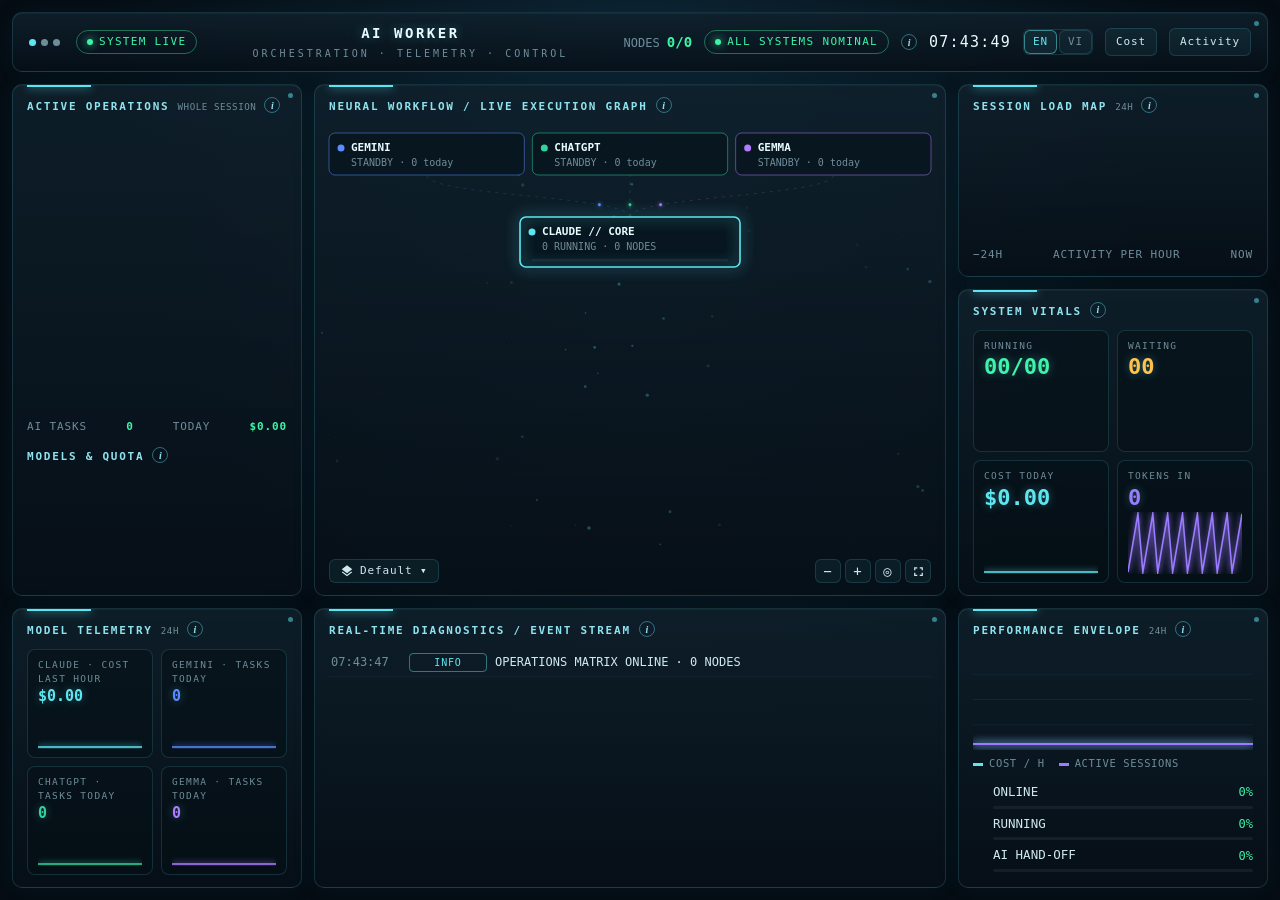
==== commit 10b1e46e: "Wording: admin instead of IT team across docs, installers and messages" ====
--- a/web/index.html
+++ b/web/index.html
@@ -1112,7 +1112,7 @@
     box.hidden = !co
     if (!co) return
     const minutes = Math.round((nowMs - f.since) / 60000)
-    box.textContent = tx('{error} Data from this computer has not reached the team board since {since} ({elapsed}). If you are at the company, tell your IT team; away from the company this is normal, and the computer sends it again when you are back.', { error: f.error, since: timeOrDate(f.since), elapsed: minutes < 120 ? tx('{n} min', { n: minutes }) : tx('{n} hours', { n: Math.round(minutes / 60) }) })
+    box.textContent = tx('{error} Data from this computer has not reached the team board since {since} ({elapsed}). If you are at the company, tell your admin; away from the company this is normal, and the computer sends it again when you are back.', { error: f.error, since: timeOrDate(f.since), elapsed: minutes < 120 ? tx('{n} min', { n: minutes }) : tx('{n} hours', { n: Math.round(minutes / 60) }) })
   }
   function drawAll() {
     const ids = openSessions()
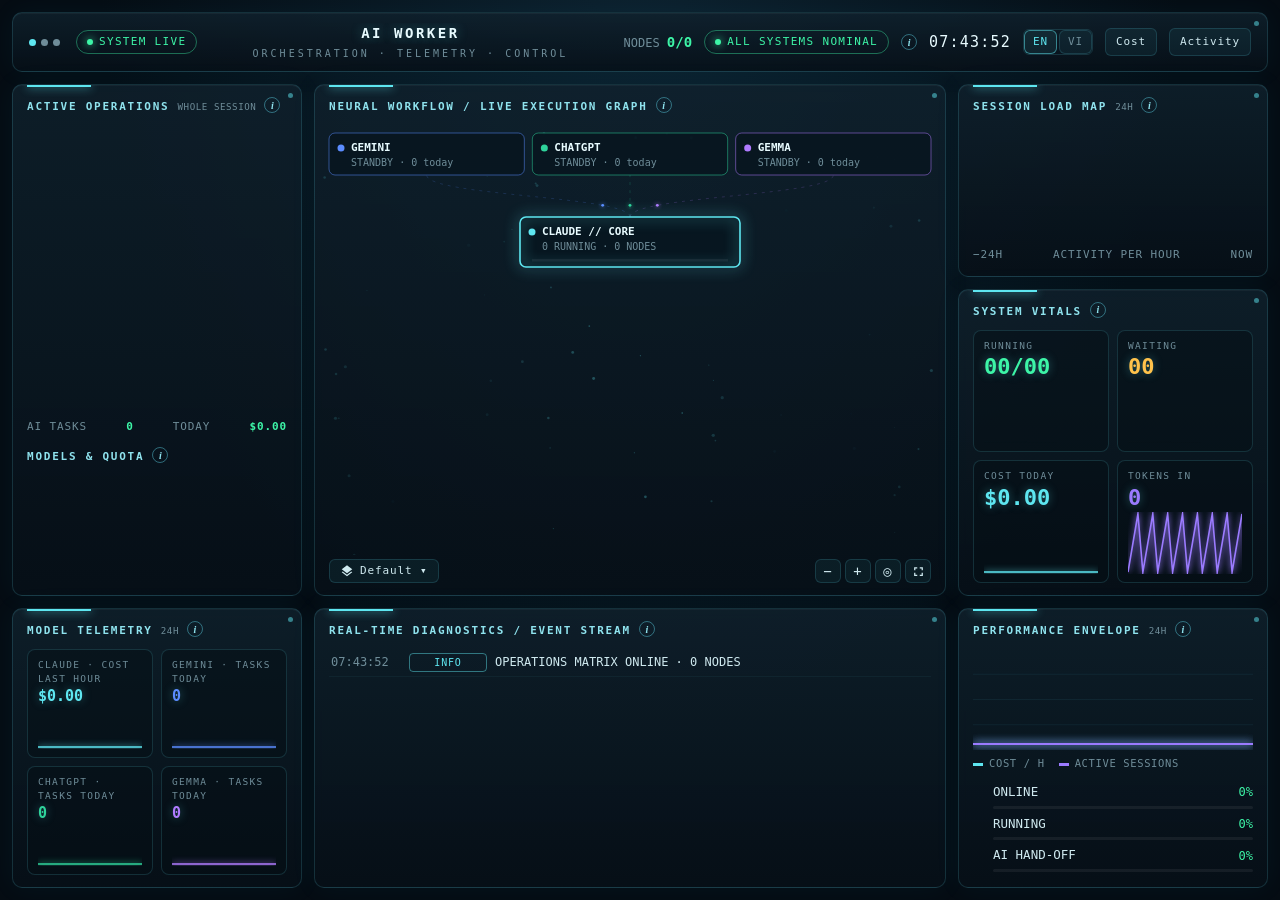
==== commit 10e3d9ae: "0.43.0: a date range on the office page's cost chart, and the Columns chart draws again" ====
--- a/web/index.html
+++ b/web/index.html
@@ -142,6 +142,16 @@
   .frame .ranges button:hover { color: var(--fg); }
   .frame .ranges button[aria-pressed="true"] { color: var(--white); background: rgba(94,230,240,.14); }
   .kind-menu { position: absolute; z-index: 5; top: calc(100% + 6px); left: 0; min-width: 170px; padding: 6px; background: #050e14; border: 1px solid rgba(94,230,240,.5); border-radius: 8px; box-shadow: 0 8px 24px rgba(0,0,0,.45); }
+  /* the date range inside the time range menu: from one day to another, like the dates of a return flight */
+  /* khoảng ngày trong menu khung thời gian: từ ngày này tới ngày kia, như ngày đi và ngày về của vé khứ hồi */
+  #span-menu { min-width: 250px; max-width: calc(100vw - 32px); }
+  .range-box { display: grid; gap: 6px; padding: 2px 8px 6px; }
+  .range-box label { display: grid; grid-template-columns: 64px minmax(0, 1fr); white-space: nowrap; align-items: center; gap: 8px; font-size: 12px; color: var(--muted); }
+  .range-box input[type="date"] { min-width: 0; padding: 4px 6px; font: inherit; font-size: 12px; color: var(--fg); background: #0b1a22; border: 1px solid rgba(94,230,240,.35); border-radius: 5px; color-scheme: dark; }
+  .range-actions { display: flex; gap: 6px; flex-wrap: wrap; margin-top: 2px; }
+  .frame .kind-menu .range-btn { width: auto; padding: 5px 10px; border: 1px solid rgba(94,230,240,.35); border-radius: 5px; font-size: 12px; }
+  .frame .kind-menu .range-btn.primary { background: rgba(94,214,232,.16); color: var(--fg); }
+  .range-note { font-size: 11px; color: var(--muted); }
   .menu-title { font-size: 10px; letter-spacing: .14em; color: var(--muted); text-transform: uppercase; padding: 4px 8px 6px; }
   .frame .kind-menu button { display: flex; align-items: center; gap: 8px; width: 100%; padding: 6px 8px 6px 24px; border-radius: 5px; font-size: 12px; color: var(--fg); position: relative; }
   .frame .kind-menu button svg { width: 15px; height: 15px; flex: none; }
@@ -243,6 +253,16 @@
                 <button data-span="month" role="menuitemradio">Month</button>
                 <button data-span="quarter" role="menuitemradio">Quarter</button>
                 <button data-span="year" role="menuitemradio">Year</button>
+                <div class="menu-title" id="range-title">Date range</div>
+                <div class="range-box">
+                  <label><span id="range-from-label">From</span><input type="date" id="range-from"></label>
+                  <label><span id="range-to-label">To</span><input type="date" id="range-to"></label>
+                  <div class="range-actions">
+                    <button type="button" class="range-btn primary" id="range-show">Show</button>
+                    <button type="button" class="range-btn" id="range-latest">Last 7 days</button>
+                  </div>
+                  <div class="range-note" id="range-note" hidden></div>
+                </div>
               </div>
             </div>
             <span class="tool-sep"></span>
@@ -350,6 +370,11 @@
     ['[data-span="month"]', tx('Month')],
     ['[data-span="quarter"]', tx('Quarter')],
     ['[data-span="year"]', tx('Year')],
+    ['#range-title', tx('Date range')],
+    ['#range-from-label', tx('From')],
+    ['#range-to-label', tx('To')],
+    ['#range-show', tx('Show')],
+    ['#range-latest', tx('Last 7 days')],
     ['#kind-menu .menu-title', tx('Chart type')],
     ['#cs-title', tx('Chart style')],
     ['#cs-up', tx('Color when up'), 'before'],
@@ -663,10 +688,14 @@
   }
   /* choose the points that get an axis label: the start of the day if the window is long, at most 8 labels */
   /* chọn các điểm ghi nhãn trục: đầu ngày nếu cửa sổ dài, tối đa 8 nhãn */
-  function accentPoint(hours, step, span) {
+  /* which blocks get a label under the chart: at most 8, and fewer when the chart is too narrow for the labels to sit side by side */
+  /* khối nào có nhãn dưới biểu đồ: tối đa 8, và ít hơn khi biểu đồ quá hẹp để các nhãn nằm cạnh nhau */
+  function accentPoint(hours, step, span, width) {
     const picked = []
     hours.forEach((g, i) => { if (CALENDAR[step] || span <= 48 || new Date(g * 3600000).getHours() < step || step >= 24) picked.push(i) })
-    const labelStep = Math.max(1, Math.ceil(picked.length / 8))
+    const longest = Math.max(1, ...picked.map(i => axisLabel(hours[i], step, span).length))
+    const room = width ? Math.max(2, Math.floor(width / (longest * 6.4 + 14))) : 8
+    const labelStep = Math.max(1, Math.ceil(picked.length / Math.min(8, room)))
     return new Set(picked.filter((_, k) => k % labelStep === 0))
   }
   const axisLabel = (g, step, span) => {
@@ -840,7 +869,7 @@
       if (style.gridHorizontal) svg.append(svgEl('line', { x1: left, x2: w - right, y1: y, y2: y, stroke: gridColor, ...net }))
       const t = svgEl('text', { x: w, y: y + 4, 'text-anchor': 'end' }); t.textContent = compactMoney(tickValue * k / MONEY_RATE); svg.append(t)
     }
-    const tickIndexes = accentPoint(blocks.map(d => d.g), step, span)
+    const tickIndexes = accentPoint(blocks.map(d => d.g), step, span, width)
     blocks.forEach((d, i) => {
       if (!tickIndexes.has(i)) return
       if (style.gridVertical) svg.append(svgEl('line', { x1: X(i), x2: X(i), y1: top, y2: top + height, stroke: gridColor, ...net }))
@@ -871,7 +900,7 @@
       blocks.forEach((d, i) => {
         if (!d.total) return
         const x = X(i), y = Y(d.total), barWidth = Math.max(3, Math.min(72, column * 0.62)), isLast = i === blocks.length - 1
-        svg.append(svgEl('rect', { x: x - barWidth / 2, y, width: barWidth, height: Math.max(1, top + height - y), rx: 3, fill: style.line, opacity: barTop ? 1 : .6 }))
+        svg.append(svgEl('rect', { x: x - barWidth / 2, y, width: barWidth, height: Math.max(1, top + height - y), rx: 3, fill: style.line, opacity: isLast ? 1 : .6 }))
         if (showNumbers) {
           const t = svgEl('text', { class: 'dinh-chu', x, y: y - 6, 'text-anchor': 'middle' })
           t.textContent = compactMoney(d.total)
@@ -957,6 +986,34 @@
     /* tháng, quý, năm thì xem toàn bộ, nếu không cả biểu đồ chỉ còn một cây */
     if (CALENDAR[g]) { followLatest = false; view = null }
     drawSpanMenu()
+    toggleSpanMenu(false)
+    drawCost(openSessions())
+  })
+  /* a date range typed in: from the start of the first day to the end of the last, on the computer's clock; the chart keeps it until moved */
+  /* khoảng ngày nhập vào: từ đầu ngày đầu tới hết ngày cuối, theo giờ máy; biểu đồ giữ khoảng đó tới khi bị kéo đi */
+  const dayInput = h => { const d = new Date(h * 3600000); return `${d.getFullYear()}-${p2(d.getMonth() + 1)}-${p2(d.getDate())}` }
+  const inputHour = v => { const m = /^(\d{4})-(\d{2})-(\d{2})$/.exec(v || ''); return m ? Math.floor(new Date(+m[1], +m[2] - 1, +m[3]).getTime() / 3600000) : null }
+  function fillRange() {
+    const t = fullRange(), c = viewWindow()
+    for (const id of ['range-from', 'range-to']) { $(id).min = dayInput(t.a); $(id).max = dayInput(t.b) }
+    $('range-from').value = dayInput(c.a)
+    $('range-to').value = dayInput(c.b)
+    $('range-note').hidden = true
+  }
+  $('span-button').addEventListener('click', fillRange)
+  $('range-show').addEventListener('click', () => {
+    let a = inputHour($('range-from').value), b = inputHour($('range-to').value)
+    const note = $('range-note')
+    if (a === null || b === null) { note.textContent = tx('Choose both days first.'); note.hidden = false; return }
+    if (a > b) [a, b] = [b, a]
+    const t = fullRange()
+    if (b + 24 <= t.a || a > t.b) { note.textContent = tx('There is no cost recorded in those days.'); note.hidden = false; return }
+    setView(a, b + 23)
+    toggleSpanMenu(false)
+  })
+  $('range-latest').addEventListener('click', () => {
+    followLatest = true
+    view = null
     toggleSpanMenu(false)
     drawCost(openSessions())
   })
--- a/web/ops.css
+++ b/web/ops.css
@@ -52,6 +52,8 @@
 .o-row .bar i{display:block;height:100%;border-radius:2px;background:linear-gradient(90deg,var(--o-cyan),var(--o-purple))}
 .o-row .s{grid-column:2/4;font-size:10.5px;color:var(--o-muted);letter-spacing:.06em;white-space:nowrap;overflow:hidden;text-overflow:ellipsis}
 .o-row .s.o-subagent{color:var(--o-purple)}
+.o-row .s.o-tools{display:flex;flex-wrap:wrap;gap:2px 12px;white-space:normal}
+.o-row .s.o-tools b{font-weight:600}
 .o-row .p{display:flex;gap:10px;align-items:baseline;white-space:nowrap}
 .o-row .h{display:flex;gap:6px;font-size:10.5px;letter-spacing:.04em}
 .o-row .h b{font-weight:600}
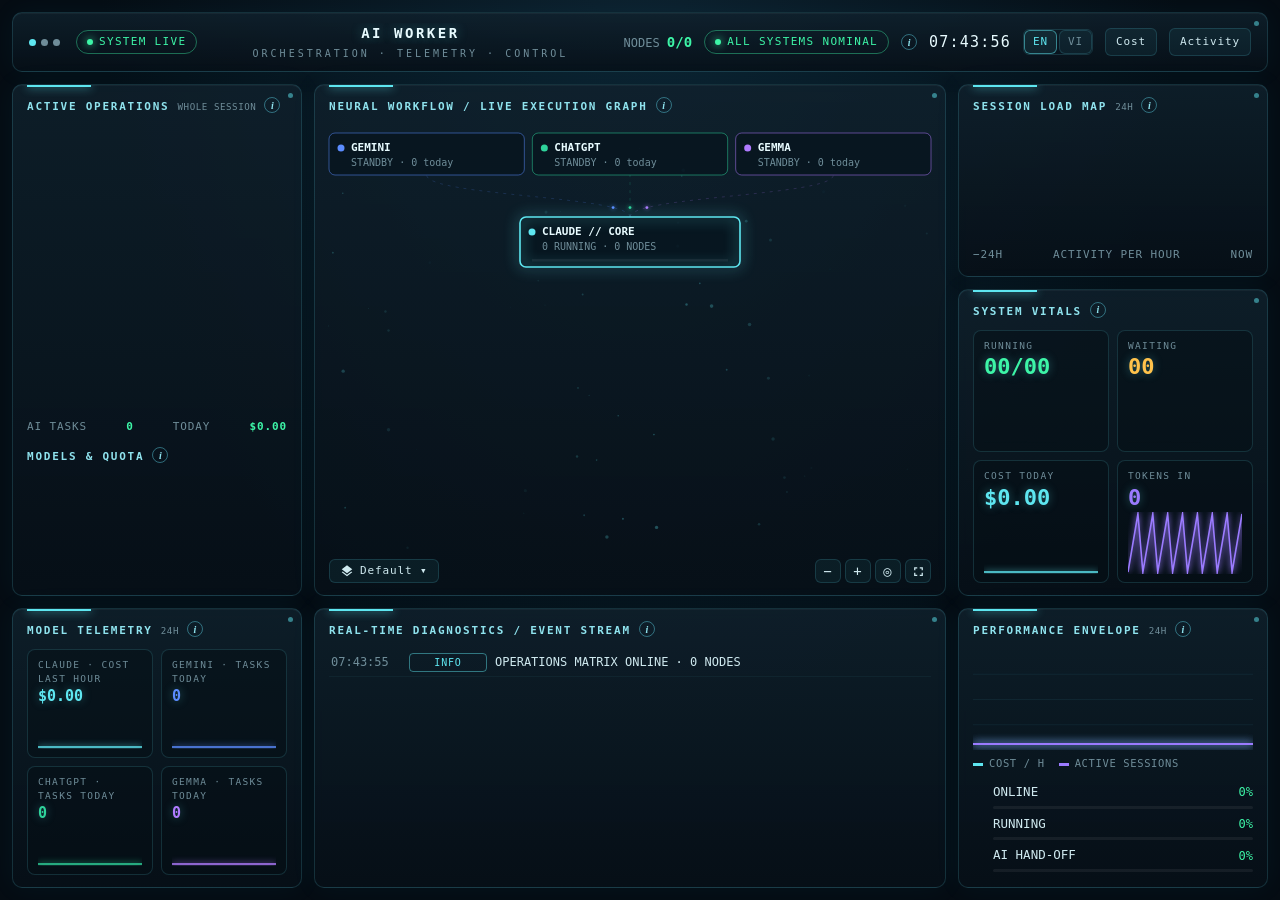
==== commit efcd2ea9: "Release 0.50.34" ====
--- a/web/index.html
+++ b/web/index.html
@@ -188,8 +188,22 @@
   .act { display: grid; grid-template-columns: 48px 96px minmax(0, 1fr); gap: 10px; padding: 6px 0; border-bottom: 1px solid var(--border-soft); font-size: 12px; }
   .act .actor { color: var(--muted); }
   .act .actor.you { color: var(--cyan); }
-  .act .text { overflow-wrap: anywhere; display: -webkit-box; -webkit-line-clamp: 3; -webkit-box-orient: vertical; overflow: hidden; }
-  .act .source { display: block; color: var(--muted); font-size: 11px; }
+  .act .text { overflow-wrap: anywhere; white-space: pre-line; line-height: 1.55; max-height: 4.65em; overflow: hidden; }
+  .act .text.open { max-height: none; }
+  .act.tool { font-size: 11.5px; padding: 4px 0; }
+  .act.tool .text { color: var(--muted); }
+  .act .prose { white-space: normal; }
+  .act .prose p, .act .prose ul, .act .prose ol, .act .prose pre { margin: 0; }
+  .act .prose.open > * { margin-bottom: 5px; }
+  .act .prose ul, .act .prose ol { padding-left: 22px; }
+  .act .prose b { color: var(--white); font-weight: 700; }
+  .act .prose code, .act .prose pre { font: inherit; background: rgba(94,230,240,.08); border: 1px solid var(--border-soft); border-radius: 3px; padding: 0 4px; }
+  .act .prose pre { padding: 0 8px; white-space: pre-wrap; }
+  .act .more { display: block; margin-top: 2px; color: var(--cyan); font-size: 11px; text-decoration: underline; text-underline-offset: 2px; }
+  .act-head { display: flex; justify-content: space-between; align-items: baseline; gap: 4px 12px; flex-wrap: wrap; padding: 16px 0 6px; border-bottom: 1px solid var(--border); font-size: 11.5px; }
+  .act-head:first-child { padding-top: 0; }
+  .act-head .name { color: var(--title); font-weight: 700; overflow-wrap: anywhere; }
+  .act .attach { display: inline-block; margin: 2px 6px 2px 0; padding: 1px 8px; border: 1px solid var(--border); border-radius: 10px; color: var(--cyan); font-size: 11px; }
   .day-sep { font-size: 10.5px; font-weight: 700; letter-spacing: .14em; color: var(--title); text-transform: uppercase; padding: 14px 0 4px; }
   .day-sep:first-child { padding-top: 0; }
   .empty { color: var(--muted); padding: 8px 0; }
@@ -336,7 +350,7 @@
   const NAMES = Object.assign({ claude: 'Claude', gemini: 'Gemini', chatgpt: 'ChatGPT', gemma: 'Gemma' }, CFG.workerNames || {})
   const MONEY_RATE = I18n.lang === 'vi' ? RATE : 1
   const QUOTA_LABELS = { five_hour: tx('5 hours'), seven_day: tx('7 days'), seven_day_opus: tx('7 days Opus'), seven_day_sonnet: tx('7 days Sonnet'), spend_limit: tx('Spending') }
-  const VERB_LABELS = { run: tx('Run command'), read: tx('Read'), edit: tx('Edit'), search: tx('Search'), web: tx('Web lookup'), browser: tx('Browser'), delegate: tx('Delegate'), ask: tx('Ask you'), other: tx('Other') }
+  const VERB_LABELS = { run: tx('Run command'), read: tx('Read'), edit: tx('Edit'), search: tx('Search'), web: tx('Web lookup'), browser: tx('Browser'), delegate: tx('Delegate'), ask: tx('Ask you'), other: tx('Tool') }
   const HEARTBEAT_MS = 150 * 1000
   const EXPIRE_MS = 12 * 60 * 60 * 1000
 
@@ -1076,38 +1090,114 @@
 
   /* ---- Activity screen */
   /* ---- màn Hoạt động */
+  /* Claude's words as paragraphs, lists, bold and code, built node by node: no HTML from the text is ever run */
+  /* lời của Claude thành đoạn, danh sách, chữ đậm và mã, dựng từng nút một: không HTML nào từ chữ được chạy */
+  function inline(into, text) {
+    for (const part of text.split(/(`[^`\n]+`|\*\*[^*\n]+\*\*)/)) {
+      if (!part) continue
+      if (part.length > 2 && part.startsWith('`') && part.endsWith('`')) into.append(el('code', '', part.slice(1, -1)))
+      else if (part.length > 4 && part.startsWith('**') && part.endsWith('**')) into.append(el('b', '', part.slice(2, -2)))
+      else into.append(part)
+    }
+    return into
+  }
+  function prose(text) {
+    const box = el('div', 'text prose')
+    let list = null, para = null, code = null
+    for (const line of text.split('\n')) {
+      if (/^\s*```/.test(line)) { code = code ? null : box.appendChild(el('pre')); list = para = null; continue }
+      if (code) { code.append(line + '\n'); continue }
+      const item = /^\s*(?:[-*•]|(\d+)[.)])\s+(.*)$/.exec(line)
+      const head = /^\s*#{1,6}\s+(.*)$/.exec(line)
+      if (item) {
+        const tag = item[1] ? 'ol' : 'ul'
+        if (!list || list.localName !== tag) { list = box.appendChild(el(tag)); if (item[1]) list.start = Number(item[1]) }
+        inline(list.appendChild(el('li')), item[2])
+        para = null
+      } else if (head) { box.appendChild(el('p')).append(inline(el('b'), head[1])); list = para = null }
+      else if (!line.trim()) list = para = null
+      else {
+        if (!para) para = box.appendChild(el('p')); else para.append(' ')
+        inline(para, line.trim())
+        list = null
+      }
+    }
+    return box
+  }
+
   let filter = 'all', activityKey = ''
+  const openLines = new Set()
   function drawActivity(ids) {
-    const all = ids.flatMap(id => (store[id].activity || []).map(a => ({ ...a, session: store[id].name || tx('Session') })))
-    const rows = all.filter(a => filter === 'all' || (filter === 'talk' ? a.kind !== 'tool' : a.kind === 'tool'))
-      .sort((a, b) => b.at - a.at)
-    /* several identical actions in a row are merged into one line */
-    /* nhiều lần liền nhau cùng một thao tác thì gộp thành một dòng */
-    const picked = []
-    for (const a of rows) {
-      const t = picked[picked.length - 1]
-      if (t && a.kind === 'tool' && t.kind === 'tool' && t.verb === a.verb && t.text === a.text && t.session === a.session) t.lan++
-      else picked.push({ ...a, lan: 1 })
+    /* lines written before the plugin left the app's own blocks out of a message still hold them: they are cut here too */
+    /* các dòng ghi từ trước khi plugin bỏ khối của app ra khỏi tin nhắn vẫn còn chứa chúng: ở đây cũng cắt bỏ */
+    const own = a => (a.kind === 'you' ? { ...a, text: (a.text || '').replace(/<system-reminder>[\s\S]*?(<\/system-reminder>|$)/g, '').trim() } : a)
+    const keep = a => (a.text || a.pasted) && (filter === 'all' || (filter === 'talk' ? a.kind !== 'tool' : a.kind === 'tool'))
+    /* one group per session, the session with the newest line first; inside a group, newest first */
+    /* mỗi phiên một nhóm, phiên có dòng mới nhất đứng trước; trong một nhóm, mới nhất ở trên */
+    const groups = ids.map(id => ({ id, name: store[id].name || tx('Session'), rows: (store[id].activity || []).map(own).filter(keep).sort((a, b) => b.at - a.at) }))
+      .filter(g => g.rows.length).sort((a, b) => b.rows[0].at - a.rows[0].at)
+    let left = 200
+    for (const g of groups) {
+      /* the same action several times in a row counts as one; on "All", tool calls between two messages share one line */
+      /* cùng một thao tác nhiều lần liền nhau tính là một; ở "Tất cả", các lệnh gọi công cụ giữa hai lời nói dùng chung một dòng */
+      g.count = g.rows.length
+      g.lines = []
+      for (const a of g.rows) {
+        const t = g.lines[g.lines.length - 1]
+        if (a.kind !== 'tool') { g.lines.push(a); continue }
+        const same = t && t.tools && t.tools[t.tools.length - 1]
+        if (same && same.verb === a.verb && same.text === a.text) same.lan++
+        else if (t && t.tools && filter === 'all') t.tools.push({ ...a, lan: 1 })
+        else g.lines.push({ at: a.at, kind: 'tool', tools: [{ ...a, lan: 1 }] })
+      }
+      g.lines.length = Math.max(0, Math.min(g.lines.length, left))
+      left -= g.lines.length
     }
-    picked.length = Math.min(picked.length, 200)
-    const key = filter + picked.length + (picked[0] ? picked[0].at + ':' + picked[0].lan : '')
+    const shown = groups.filter(g => g.lines.length)
+    const key = filter + shown.map(g => g.id + g.count + ':' + g.rows[0].at).join('|')
     if (key === activityKey) return
     activityKey = key
-    if (!picked.length) return $('activity-list').replaceChildren(el('div', 'empty', tx('No activity yet.')))
-    const button = []
-    let prevDay = ''
-    for (const a of picked) {
-      const dayText = dayLabel(a.at)
-      if (dayText !== prevDay) { button.push(el('div', 'day-sep', dayText)); prevDay = dayText }
-      const h = el('div', 'activity')
-      const actor = a.kind === 'you' ? tx('You') : a.kind === 'say' ? 'Claude' : VERB_LABELS[a.verb] || tx('Tool')
-      const text = el('div')
-      text.append(el('div', 'text', (a.text || '') + (a.lan > 1 ? tx(' ({n} times)', { n: a.lan }) : '')))
-      if (ids.length > 1) text.append(el('span', 'source', a.session))
-      h.append(el('span', 'muted num', hourText(a.at)), el('span', 'actor' + (a.kind === 'you' ? ' you' : ''), actor), text)
-      button.push(h)
+    if (!shown.length) return $('activity-list').replaceChildren(el('div', 'empty', tx('No activity yet.')))
+    const out = []
+    for (const g of shown) {
+      const head = el('div', 'act-head')
+      head.append(el('span', 'name', g.name), el('span', 'muted', tx('{n} lines, newest {time}', { n: g.count, time: hourText(g.rows[0].at) })))
+      out.push(head)
+      let prevDay = dayLabel(Date.now())
+      for (const a of g.lines) {
+        const dayText = dayLabel(a.at)
+        if (dayText !== prevDay) { out.push(el('div', 'day-sep', dayText)); prevDay = dayText }
+        const h = el('div', 'act' + (a.kind === 'tool' ? ' tool' : ''))
+        const actor = a.kind === 'you' ? tx('You') : a.kind === 'say' ? 'Claude' : a.tools.length === 1 ? VERB_LABELS[a.tools[0].verb] || tx('Tool') : tx('Tool')
+        const text = el('div')
+        if (a.kind === 'tool') {
+          const one = a.tools.length === 1
+          text.append(el('div', 'text', a.tools.slice().reverse().map(t => (one || t.verb === 'other' || !VERB_LABELS[t.verb] ? '' : VERB_LABELS[t.verb] + ': ') + t.text + (t.lan > 1 ? tx(' ({n} times)', { n: t.lan }) : '')).join(' · ')))
+        } else if (a.text) {
+          const id = g.id + ':' + a.at, body = a.kind === 'say' ? prose(a.text) : el('div', 'text', a.text)
+          const more = el('button', 'more')
+          const set = () => { body.classList.toggle('open', openLines.has(id)); more.textContent = openLines.has(id) ? tx('Show less') : tx('Show the whole message') }
+          more.type = 'button'
+          more.hidden = true
+          more.addEventListener('click', () => { if (!openLines.delete(id)) openLines.add(id); set() })
+          set()
+          text.append(body, more)
+        }
+        /* pasted images have no path a plugin can read, so the line says how many; files named in the message are listed by name */
+        /* ảnh dán không có đường dẫn nào plugin đọc được, nên dòng ghi số ảnh; file nêu trong tin nhắn được liệt kê theo tên */
+        if (a.pasted) text.append(el('span', 'attach', a.pasted > 1 ? tx('{n} images pasted into this message', { n: a.pasted }) : tx('1 image pasted into this message')))
+        for (const p of a.media || []) text.append(el('span', 'attach', tx('File: {name}', { name: p.split('/').pop() })))
+        h.append(el('span', 'muted num', hourText(a.at)), el('span', 'actor' + (a.kind === 'you' ? ' you' : ''), actor), text)
+        out.push(h)
+      }
     }
-    $('activity-list').replaceChildren(...button)
+    $('activity-list').replaceChildren(...out)
+    /* the button shows only where the words are really cut */
+    /* nút chỉ hiện ở chỗ chữ thật sự bị cắt */
+    for (const b of $('activity-list').querySelectorAll('.more')) {
+      const body = b.previousElementSibling
+      b.hidden = !body.classList.contains('open') && body.scrollHeight <= body.clientHeight + 2
+    }
   }
 
   /* ---- page frame */
--- a/web/ops.css
+++ b/web/ops.css
@@ -27,7 +27,8 @@
 /* if there is not enough room, keep only the name so it is not cut off halfway */
 /* không đủ chỗ thì chỉ giữ tên, khỏi bị cắt giữa chừng */
 @media (max-width:1500px){.o-title-more{display:none}}
-.o-title small{display:block;font-size:10px;letter-spacing:.3em;color:var(--o-muted);margin-top:2px}
+.o-title small{display:block;font-size:10px;letter-spacing:.3em;color:var(--o-muted);margin-top:2px;white-space:nowrap;overflow:hidden}
+.o-title small[hidden],.o-title-more[hidden]{display:none}
 .o-right{display:flex;align-items:center;gap:12px;font-size:12px;color:var(--o-muted);white-space:nowrap}
 .o-right strong{color:var(--o-green);font-size:14px}
 .o-clock{color:#e8fbff;font-size:15px;letter-spacing:.08em}
@@ -52,6 +53,11 @@
 .o-row .bar i{display:block;height:100%;border-radius:2px;background:linear-gradient(90deg,var(--o-cyan),var(--o-purple))}
 .o-row .s{grid-column:2/4;font-size:10.5px;color:var(--o-muted);letter-spacing:.06em;white-space:nowrap;overflow:hidden;text-overflow:ellipsis}
 .o-row .s.o-subagent{color:var(--o-purple)}
+/* "delegating → GEMINI": a blinking dot and the helper names in their colours, so the row says the same as the graph */
+/* "đang giao → GEMINI": chấm nhấp nháy và tên trợ lý theo màu, để dòng nói đúng như đồ thị */
+.o-row .s.o-delegate{color:var(--o-fg);white-space:normal}
+.o-row .s.o-delegate i{display:inline-block;width:6px;height:6px;border-radius:50%;background:var(--o-cyan);box-shadow:0 0 6px var(--o-cyan);margin-right:6px;vertical-align:1px;animation:o-blink 1.6s infinite}
+.o-row .s.o-delegate b{font-weight:600}
 .o-row .s.o-tools{display:flex;flex-wrap:wrap;gap:2px 12px;white-space:normal}
 .o-row .s.o-tools b{font-weight:600}
 .o-row .p{display:flex;gap:10px;align-items:baseline;white-space:nowrap}
@@ -107,7 +113,7 @@
 .o-legend{display:flex;gap:14px;font-size:10.5px;color:var(--o-muted);letter-spacing:.06em;margin-top:6px}
 .o-legend i{display:inline-block;width:10px;height:3px;margin-right:6px;vertical-align:middle}
 
-#o-card{position:absolute;z-index:8;right:14px;top:36px;width:250px;background:rgba(4,12,18,.94);border:1px solid var(--o-cyan);border-radius:8px;padding:10px 12px;font-size:12px;line-height:1.7;box-shadow:0 0 18px rgba(94,230,240,.2);cursor:grab;touch-action:none}
+#o-card{position:absolute;z-index:8;right:14px;top:36px;width:330px;max-width:calc(100vw - 28px);box-sizing:border-box;background:rgba(4,12,18,.94);border:1px solid var(--o-cyan);border-radius:8px;padding:10px 12px;font-size:12px;line-height:1.7;box-shadow:0 0 18px rgba(94,230,240,.2);cursor:grab;touch-action:none}
 #o-card.dragging{cursor:grabbing;user-select:none;-webkit-user-select:none}
 #o-card b{color:#e8fbff;font-size:13px}
 .o-card-close{position:absolute;right:6px;top:4px;width:24px;height:24px;background:none;border:0;color:var(--o-muted);font:inherit;font-size:17px;line-height:1;cursor:pointer}.o-card-close:hover{color:#e8fbff}
@@ -123,7 +129,7 @@
   .o-title div{letter-spacing:.14em;font-size:13px}.o-title small{display:none}
   .o-right{flex-wrap:wrap}
 }
-@media (prefers-reduced-motion:reduce){.o-pill b,.o-ev div{animation:none}}
+@media (prefers-reduced-motion:reduce){.o-pill b,.o-ev div,.o-row .s.o-delegate i{animation:none}}
 
 /* help text for each panel: the ⓘ button, the floating box shows only on click */
 /* chú thích từng khung: nút ⓘ, bấm mới hiện ô nổi */
@@ -310,3 +316,20 @@
 @media (prefers-reduced-motion:reduce){body.wall .o-stage>*{transition:none}body.wall .o-stage.o-scan::before,body.wall .o-stage.o-in>*{animation:none}}
 body.wall .o-i,body.wall .o-zoom,body.wall .o-mode-bar,body.wall .o-bd-kind{display:none}
 body.wall .o-ring{display:block}
+
+/* one scope at a time (the receiver's live feed): the picker of scope and page, and the cards of the branches of the whole organisation */
+/* từng phạm vi một (luồng số trực tiếp của bộ nhận): ô chọn phạm vi và trang, và thẻ các chi nhánh của cả tổ chức */
+.o-scope{display:flex;flex:none;gap:6px;min-width:0;margin:0 0 8px}
+.o-scope[hidden]{display:none}
+.o-scope select{flex:1 1 0;min-width:0;font:inherit;font-size:11px;color:var(--o-fg);border:1px solid var(--o-border);border-radius:6px;padding:4px 26px 4px 8px;color-scheme:dark;cursor:pointer;-webkit-appearance:none;appearance:none;background:rgba(9,20,28,.9) url("data:image/svg+xml,%3Csvg xmlns='http://www.w3.org/2000/svg' width='10' height='6' viewBox='0 0 10 6'%3E%3Cpath d='M1 1l4 4 4-4' fill='none' stroke='%237fd8e6' stroke-width='1.5' stroke-linecap='round' stroke-linejoin='round'/%3E%3C/svg%3E") no-repeat right 9px center/10px 6px;text-overflow:ellipsis;white-space:nowrap;overflow:hidden}
+.o-scope select:hover,.o-scope select:focus-visible{border-color:var(--o-cyan);outline:none}
+.o-org{display:none}
+.o-stage.o-org-on:not(.map) .o-org{position:absolute;inset:0;z-index:2;display:grid;grid-template-columns:repeat(auto-fill,minmax(200px,1fr));align-content:start;gap:10px;padding:4px;overflow:auto;background:var(--o-bg)}
+.o-stage.o-org-on:not(.map)>canvas{visibility:hidden}
+.o-org-card{display:flex;flex-direction:column;gap:4px;text-align:left;font:inherit;font-size:12px;color:var(--o-fg);background:var(--o-cell);border:1px solid var(--o-border);border-radius:8px;padding:10px 12px;cursor:pointer}
+.o-org-card:hover,.o-org-card:focus-visible{background:rgba(94,230,240,.08);outline:none}
+.o-org-card b{display:flex;align-items:center;gap:8px;color:#e8fbff;letter-spacing:.06em;overflow:hidden;text-overflow:ellipsis;white-space:nowrap}
+.o-org-card i{flex:none;width:8px;height:8px;border-radius:50%}
+.o-org-card span{color:var(--o-cyan);font-size:14px;font-weight:700}
+.o-org-card small{color:var(--o-muted);font-size:10.5px;white-space:normal}
+.o-models-note{color:var(--o-muted);font-size:11px;line-height:1.5}
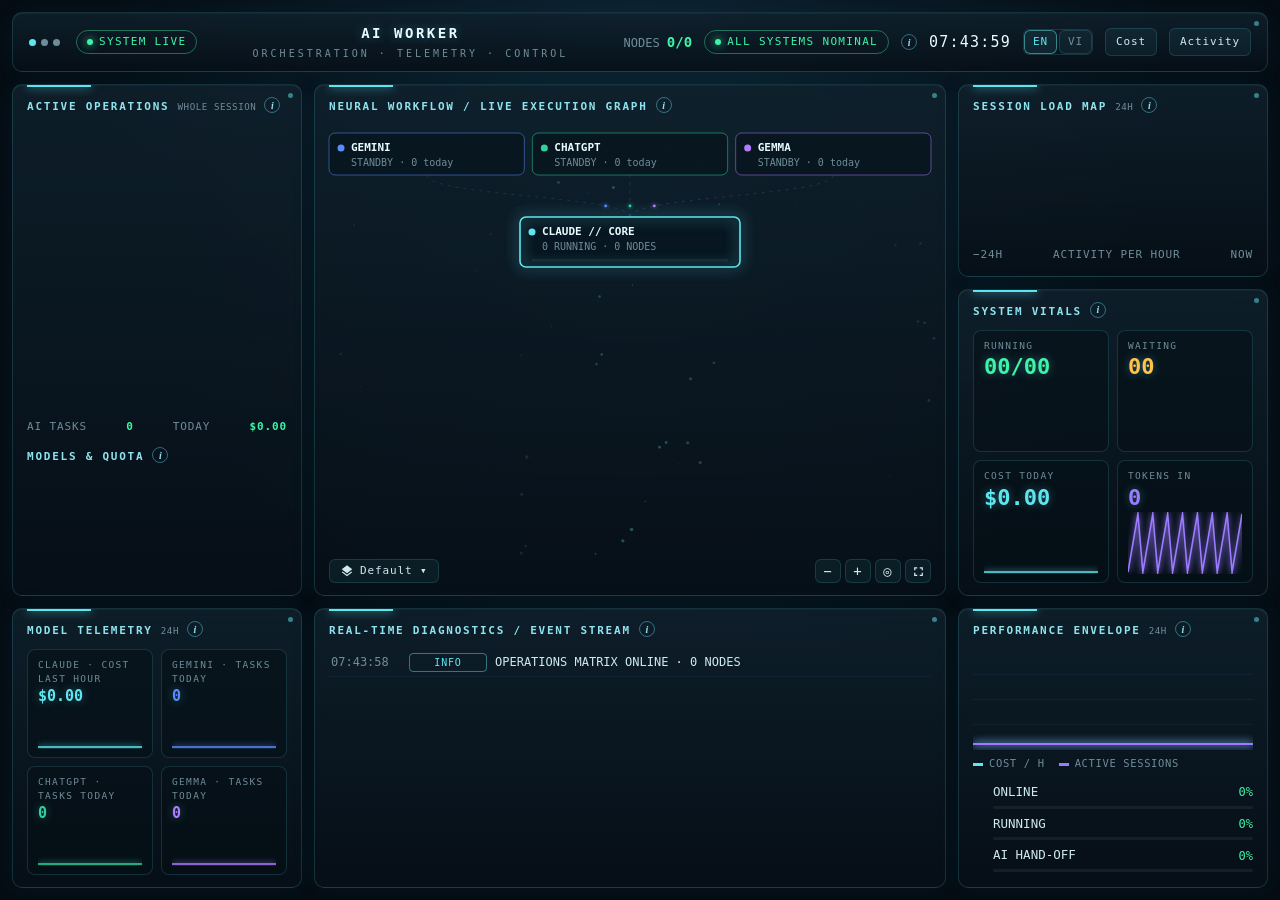
==== commit 5b60b8f3: "release(plugin): 0.50.35" ====
--- a/web/index.html
+++ b/web/index.html
@@ -199,8 +199,14 @@
   .act .prose b { color: var(--white); font-weight: 700; }
   .act .prose code, .act .prose pre { font: inherit; background: rgba(94,230,240,.08); border: 1px solid var(--border-soft); border-radius: 3px; padding: 0 4px; }
   .act .prose pre { padding: 0 8px; white-space: pre-wrap; }
+  .act .shots { display: flex; flex-wrap: wrap; gap: 6px; margin-top: 4px; }
+  .act .shot { max-width: 220px; max-height: 120px; border: 1px solid var(--border); border-radius: 4px; cursor: zoom-in; object-fit: contain; background: rgba(0,0,0,.25); }
+  .act .shot.big { max-width: 100%; max-height: none; cursor: zoom-out; }
   .act .more { display: block; margin-top: 2px; color: var(--cyan); font-size: 11px; text-decoration: underline; text-underline-offset: 2px; }
-  .act-head { display: flex; justify-content: space-between; align-items: baseline; gap: 4px 12px; flex-wrap: wrap; padding: 16px 0 6px; border-bottom: 1px solid var(--border); font-size: 11.5px; }
+  .act-box { max-height: min(60vh, 520px); overflow-y: auto; overscroll-behavior: contain; scrollbar-width: thin; scrollbar-color: var(--border) transparent; padding-right: 6px; }
+  .act-box:focus-visible { outline: 1px solid rgba(94,230,240,.5); outline-offset: 2px; }
+  .act-box .act:last-child { border-bottom: 0; }
+  .act-head { display: flex; justify-content: space-between; align-items: baseline; gap: 4px 12px; flex-wrap: wrap; padding: 18px 0 6px; border-bottom: 1px solid var(--border); font-size: 11.5px; }
   .act-head:first-child { padding-top: 0; }
   .act-head .name { color: var(--title); font-weight: 700; overflow-wrap: anywhere; }
   .act .attach { display: inline-block; margin: 2px 6px 2px 0; padding: 1px 8px; border: 1px solid var(--border); border-radius: 10px; color: var(--cyan); font-size: 11px; }
@@ -1093,8 +1099,12 @@
   /* Claude's words as paragraphs, lists, bold and code, built node by node: no HTML from the text is ever run */
   /* lời của Claude thành đoạn, danh sách, chữ đậm và mã, dựng từng nút một: không HTML nào từ chữ được chạy */
   function inline(into, text) {
-    for (const part of text.split(/(`[^`\n]+`|\*\*[^*\n]+\*\*)/)) {
+    for (const part of text.split(/(`[^`\n]+`|\*\*[^*\n]+\*\*|\[[^\]\n]+\]\([^)\s]+\))/)) {
       if (!part) continue
+      /* a link shows its words only: the address may be a session id or a file path, and the page opens nothing */
+      /* một liên kết chỉ hiện phần chữ: địa chỉ có thể là mã phiên hay đường dẫn file, và trang không mở gì cả */
+      const link = /^\[([^\]\n]+)\]\([^)\s]+\)$/.exec(part)
+      if (link) { inline(into, link[1]); continue }
       if (part.length > 2 && part.startsWith('`') && part.endsWith('`')) into.append(el('code', '', part.slice(1, -1)))
       else if (part.length > 4 && part.startsWith('**') && part.endsWith('**')) into.append(el('b', '', part.slice(2, -2)))
       else into.append(part)
@@ -1125,12 +1135,23 @@
     return box
   }
 
+  /* a pasted image the plugin kept: a script in shots/ that hands over a data: address; loaded once, when a line needs it */
+  /* một ảnh dán plugin đã giữ: một script trong shots/ đưa ra một địa chỉ data:; nạp một lần, khi có dòng cần tới */
+  const shots = new Map()
+  window.__aiWorkerShot = (name, url) => { if (/^data:image\/(png|jpeg|gif|webp);base64,[A-Za-z0-9+/=]+$/.test(url)) shots.set(name, url) }
+  function shot(name) {
+    if (!shots.has(name)) shots.set(name, load(`shots/${name}.js`).then(() => { const url = shots.get(name); if (typeof url !== 'string') shots.set(name, ''); return shots.get(name) }))
+    return Promise.resolve(shots.get(name))
+  }
+
   let filter = 'all', activityKey = ''
   const openLines = new Set()
   function drawActivity(ids) {
-    /* lines written before the plugin left the app's own blocks out of a message still hold them: they are cut here too */
-    /* các dòng ghi từ trước khi plugin bỏ khối của app ra khỏi tin nhắn vẫn còn chứa chúng: ở đây cũng cắt bỏ */
-    const own = a => (a.kind === 'you' ? { ...a, text: (a.text || '').replace(/<system-reminder>[\s\S]*?(<\/system-reminder>|$)/g, '').trim() } : a)
+    /* lines written before the plugin left the app's own blocks and its resume message out still hold them: they are cut here too */
+    /* các dòng ghi từ trước khi plugin bỏ khối của app và câu làm tiếp của nó vẫn còn chứa chúng: ở đây cũng cắt bỏ */
+    const APP_SENT = 'The app was quit while you were working. Please continue from where you left off.'
+    const cut = t => { const own = t.replace(/<system-reminder>[\s\S]*?(<\/system-reminder>|$)/g, '').trim(); return own === APP_SENT ? '' : own }
+    const own = a => (a.kind === 'you' ? { ...a, text: cut(a.text || '') } : a)
     const keep = a => (a.text || a.pasted) && (filter === 'all' || (filter === 'talk' ? a.kind !== 'tool' : a.kind === 'tool'))
     /* one group per session, the session with the newest line first; inside a group, newest first */
     /* mỗi phiên một nhóm, phiên có dòng mới nhất đứng trước; trong một nhóm, mới nhất ở trên */
@@ -1162,11 +1183,18 @@
     for (const g of shown) {
       const head = el('div', 'act-head')
       head.append(el('span', 'name', g.name), el('span', 'muted', tx('{n} lines, newest {time}', { n: g.count, time: hourText(g.rows[0].at) })))
-      out.push(head)
+      /* each session's lines sit in a box of their own that scrolls by itself, so the wheel over one session moves that session only */
+      /* các dòng của mỗi phiên nằm trong một khung riêng tự cuộn, nên lăn chuột trên một phiên chỉ làm phiên đó chạy */
+      const box = el('div', 'act-box')
+      box.dataset.session = g.id
+      box.tabIndex = 0
+      box.setAttribute('role', 'group')
+      box.setAttribute('aria-label', g.name)
+      out.push(head, box)
       let prevDay = dayLabel(Date.now())
       for (const a of g.lines) {
         const dayText = dayLabel(a.at)
-        if (dayText !== prevDay) { out.push(el('div', 'day-sep', dayText)); prevDay = dayText }
+        if (dayText !== prevDay) { box.append(el('div', 'day-sep', dayText)); prevDay = dayText }
         const h = el('div', 'act' + (a.kind === 'tool' ? ' tool' : ''))
         const actor = a.kind === 'you' ? tx('You') : a.kind === 'say' ? 'Claude' : a.tools.length === 1 ? VERB_LABELS[a.tools[0].verb] || tx('Tool') : tx('Tool')
         const text = el('div')
@@ -1185,13 +1213,39 @@
         }
         /* pasted images have no path a plugin can read, so the line says how many; files named in the message are listed by name */
         /* ảnh dán không có đường dẫn nào plugin đọc được, nên dòng ghi số ảnh; file nêu trong tin nhắn được liệt kê theo tên */
-        if (a.pasted) text.append(el('span', 'attach', a.pasted > 1 ? tx('{n} images pasted into this message', { n: a.pasted }) : tx('1 image pasted into this message')))
+        if (a.pasted) {
+          const label = text.appendChild(el('span', 'attach', a.pasted > 1 ? tx('{n} images pasted into this message', { n: a.pasted }) : tx('1 image pasted into this message')))
+          /* the copies the plugin kept on this computer show as small pictures; one that is gone leaves the label alone */
+          /* các bản sao plugin giữ trên máy này hiện thành hình nhỏ; bản nào đã mất thì chỉ còn lại nhãn */
+          const names = (a.shots || []).filter(n => /^[A-Za-z0-9.-]+$/.test(n))
+          if (names.length) {
+            const row = text.appendChild(el('div', 'shots'))
+            for (const name of names) {
+              const img = row.appendChild(el('img', 'shot'))
+              img.alt = tx('Image pasted into this message')
+              img.title = tx('Click to see it larger or smaller')
+              img.hidden = true
+              img.addEventListener('click', () => img.classList.toggle('big'))
+              shot(name).then(url => {
+                if (!url) return img.remove()
+                img.src = url
+                img.hidden = false
+                if (names.length === a.pasted) label.hidden = true
+              })
+            }
+          }
+        }
         for (const p of a.media || []) text.append(el('span', 'attach', tx('File: {name}', { name: p.split('/').pop() })))
         h.append(el('span', 'muted num', hourText(a.at)), el('span', 'actor' + (a.kind === 'you' ? ' you' : ''), actor), text)
-        out.push(h)
+        box.append(h)
       }
     }
+    /* a redraw keeps each box where the person had scrolled it */
+    /* vẽ lại vẫn giữ mỗi khung ở chỗ người dùng đã cuộn tới */
+    const was = {}
+    for (const b of $('activity-list').querySelectorAll('.act-box')) was[b.dataset.session] = b.scrollTop
     $('activity-list').replaceChildren(...out)
+    for (const b of $('activity-list').querySelectorAll('.act-box')) if (was[b.dataset.session]) b.scrollTop = was[b.dataset.session]
     /* the button shows only where the words are really cut */
     /* nút chỉ hiện ở chỗ chữ thật sự bị cắt */
     for (const b of $('activity-list').querySelectorAll('.more')) {
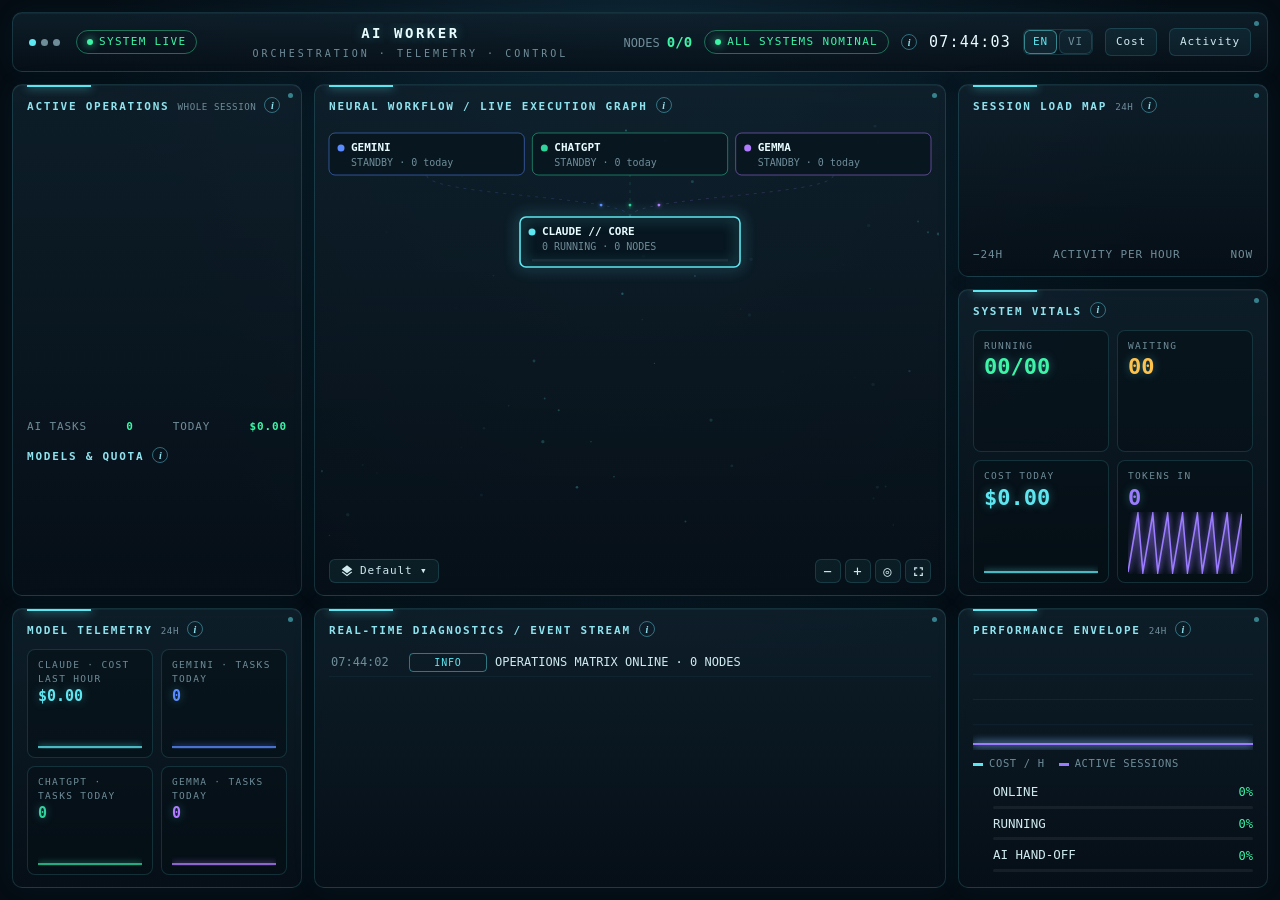
==== commit f02faabc: "release(plugin): 0.50.36" ====
--- a/web/index.html
+++ b/web/index.html
@@ -1106,7 +1106,7 @@
       const link = /^\[([^\]\n]+)\]\([^)\s]+\)$/.exec(part)
       if (link) { inline(into, link[1]); continue }
       if (part.length > 2 && part.startsWith('`') && part.endsWith('`')) into.append(el('code', '', part.slice(1, -1)))
-      else if (part.length > 4 && part.startsWith('**') && part.endsWith('**')) into.append(el('b', '', part.slice(2, -2)))
+      else if (part.length > 4 && part.startsWith('**') && part.endsWith('**')) into.append(inline(el('b'), part.slice(2, -2)))
       else into.append(part)
     }
     return into
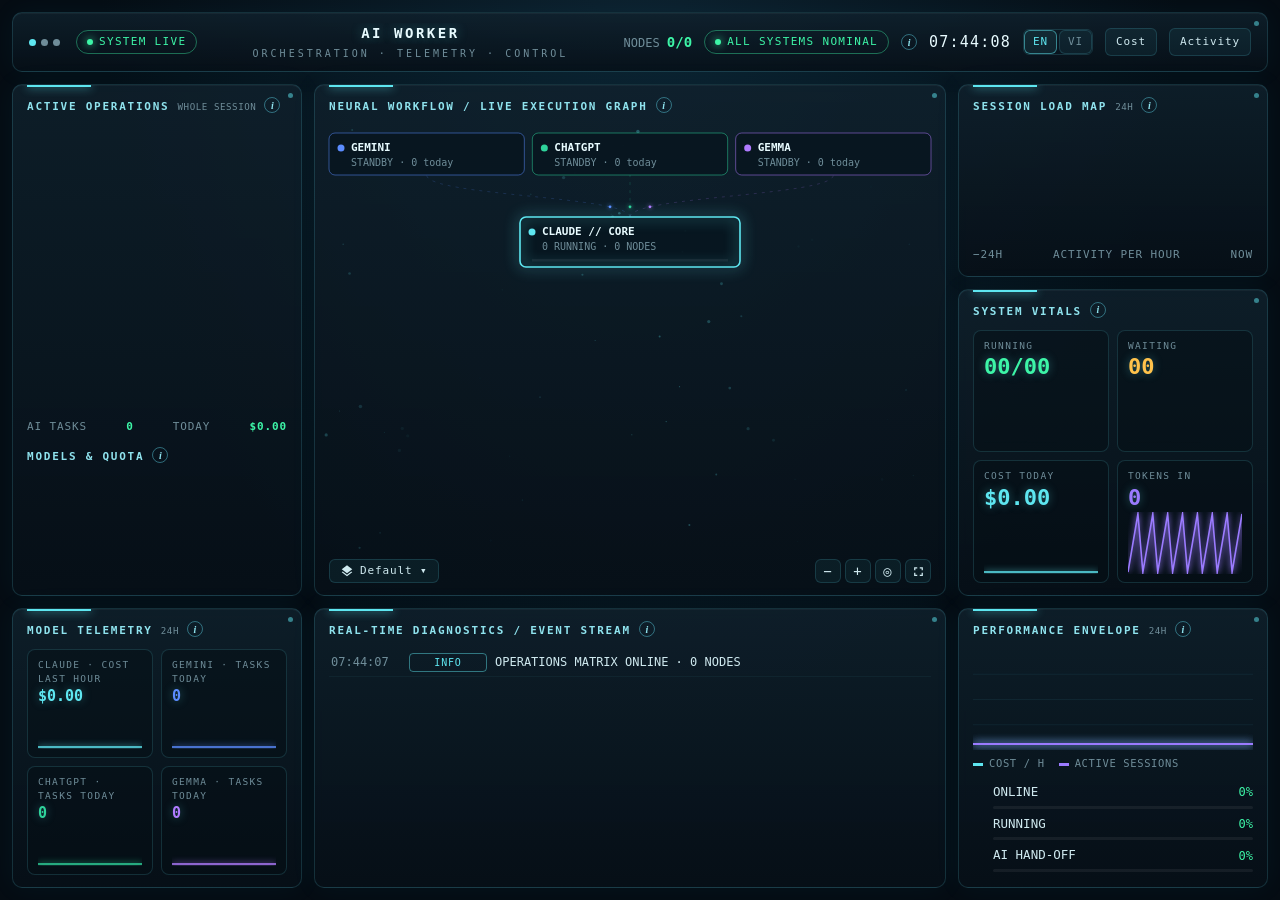
==== commit 5413e598: "release(plugin): 0.51.0" ====
--- a/web/index.html
+++ b/web/index.html
@@ -1150,7 +1150,7 @@
     /* lines written before the plugin left the app's own blocks and its resume message out still hold them: they are cut here too */
     /* các dòng ghi từ trước khi plugin bỏ khối của app và câu làm tiếp của nó vẫn còn chứa chúng: ở đây cũng cắt bỏ */
     const APP_SENT = 'The app was quit while you were working. Please continue from where you left off.'
-    const cut = t => { const own = t.replace(/<system-reminder>[\s\S]*?(<\/system-reminder>|$)/g, '').trim(); return own === APP_SENT ? '' : own }
+    const cut = t => { const own = t.replace(/<(system-reminder|cross-session-message)\b[^>]*>[\s\S]*?(<\/\1>|$)/g, '').trim(); return own === APP_SENT ? '' : own }
     const own = a => (a.kind === 'you' ? { ...a, text: cut(a.text || '') } : a)
     const keep = a => (a.text || a.pasted) && (filter === 'all' || (filter === 'talk' ? a.kind !== 'tool' : a.kind === 'tool'))
     /* one group per session, the session with the newest line first; inside a group, newest first */
